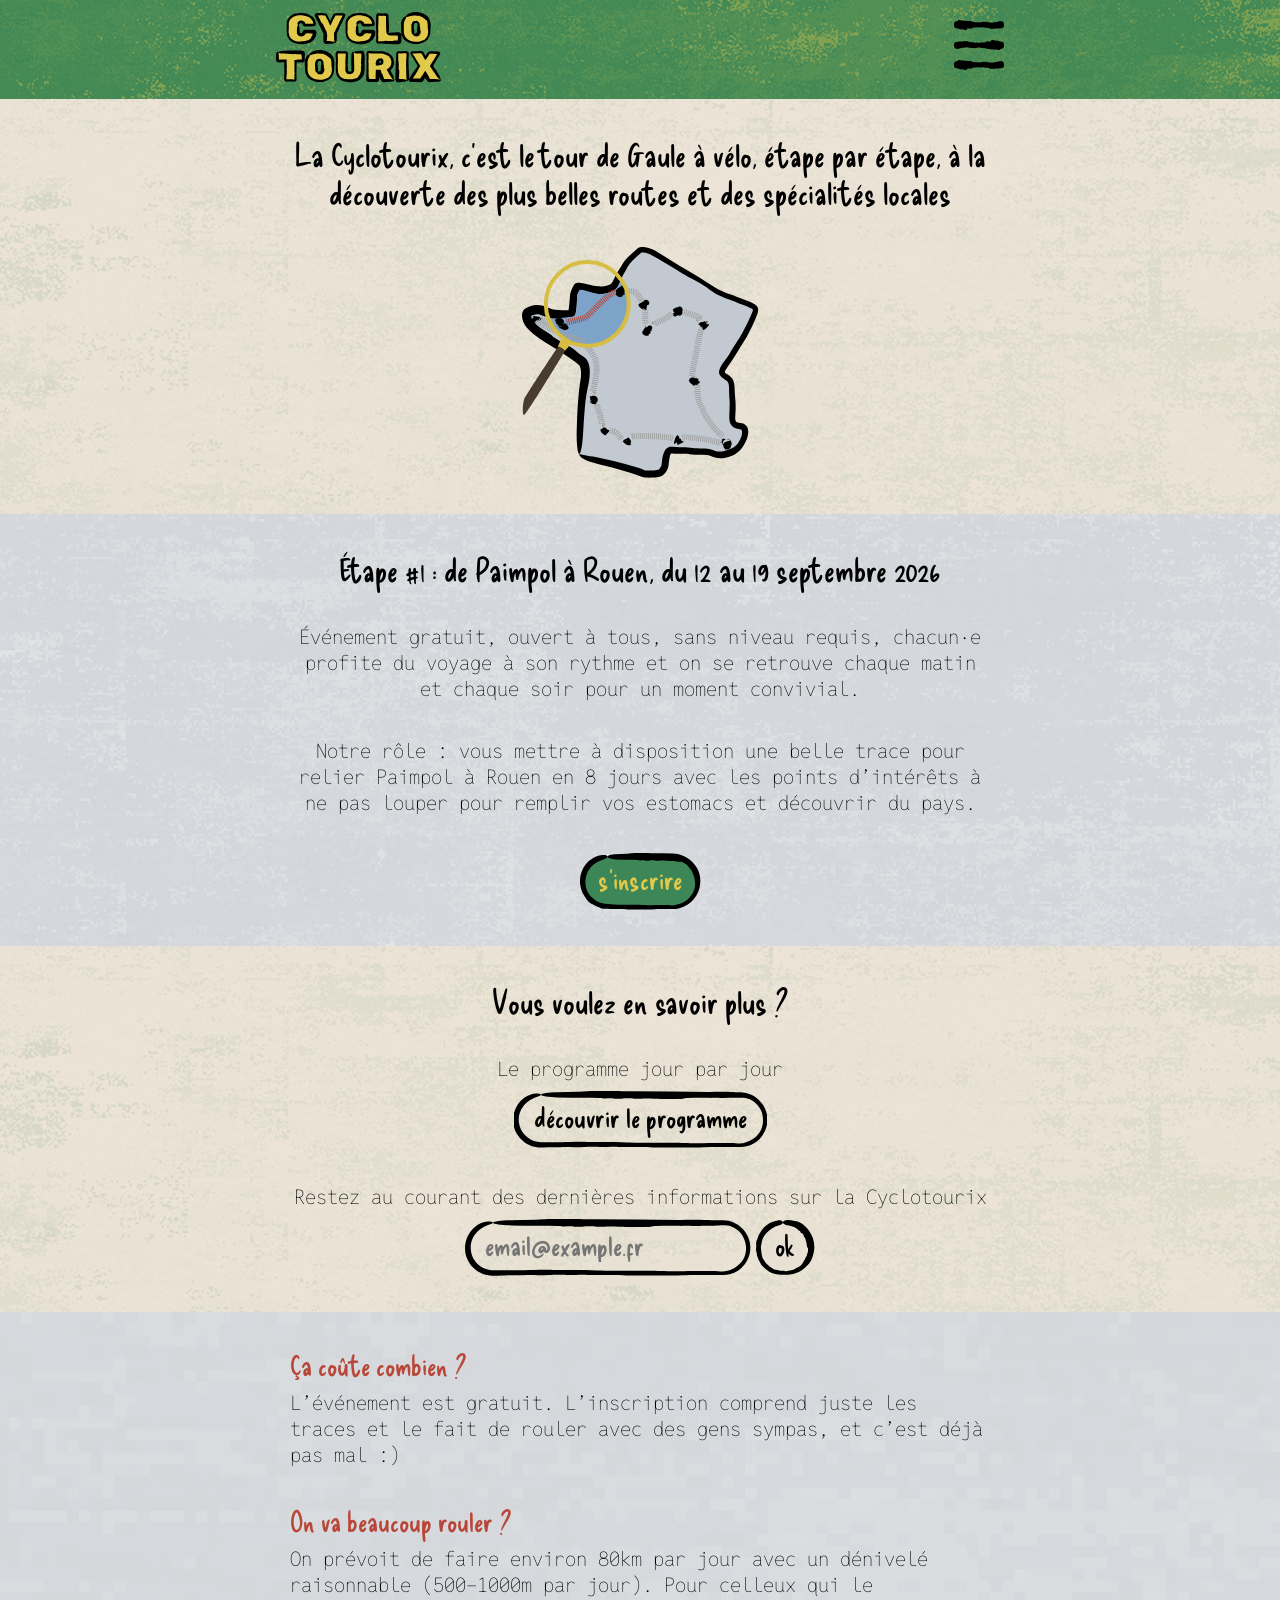
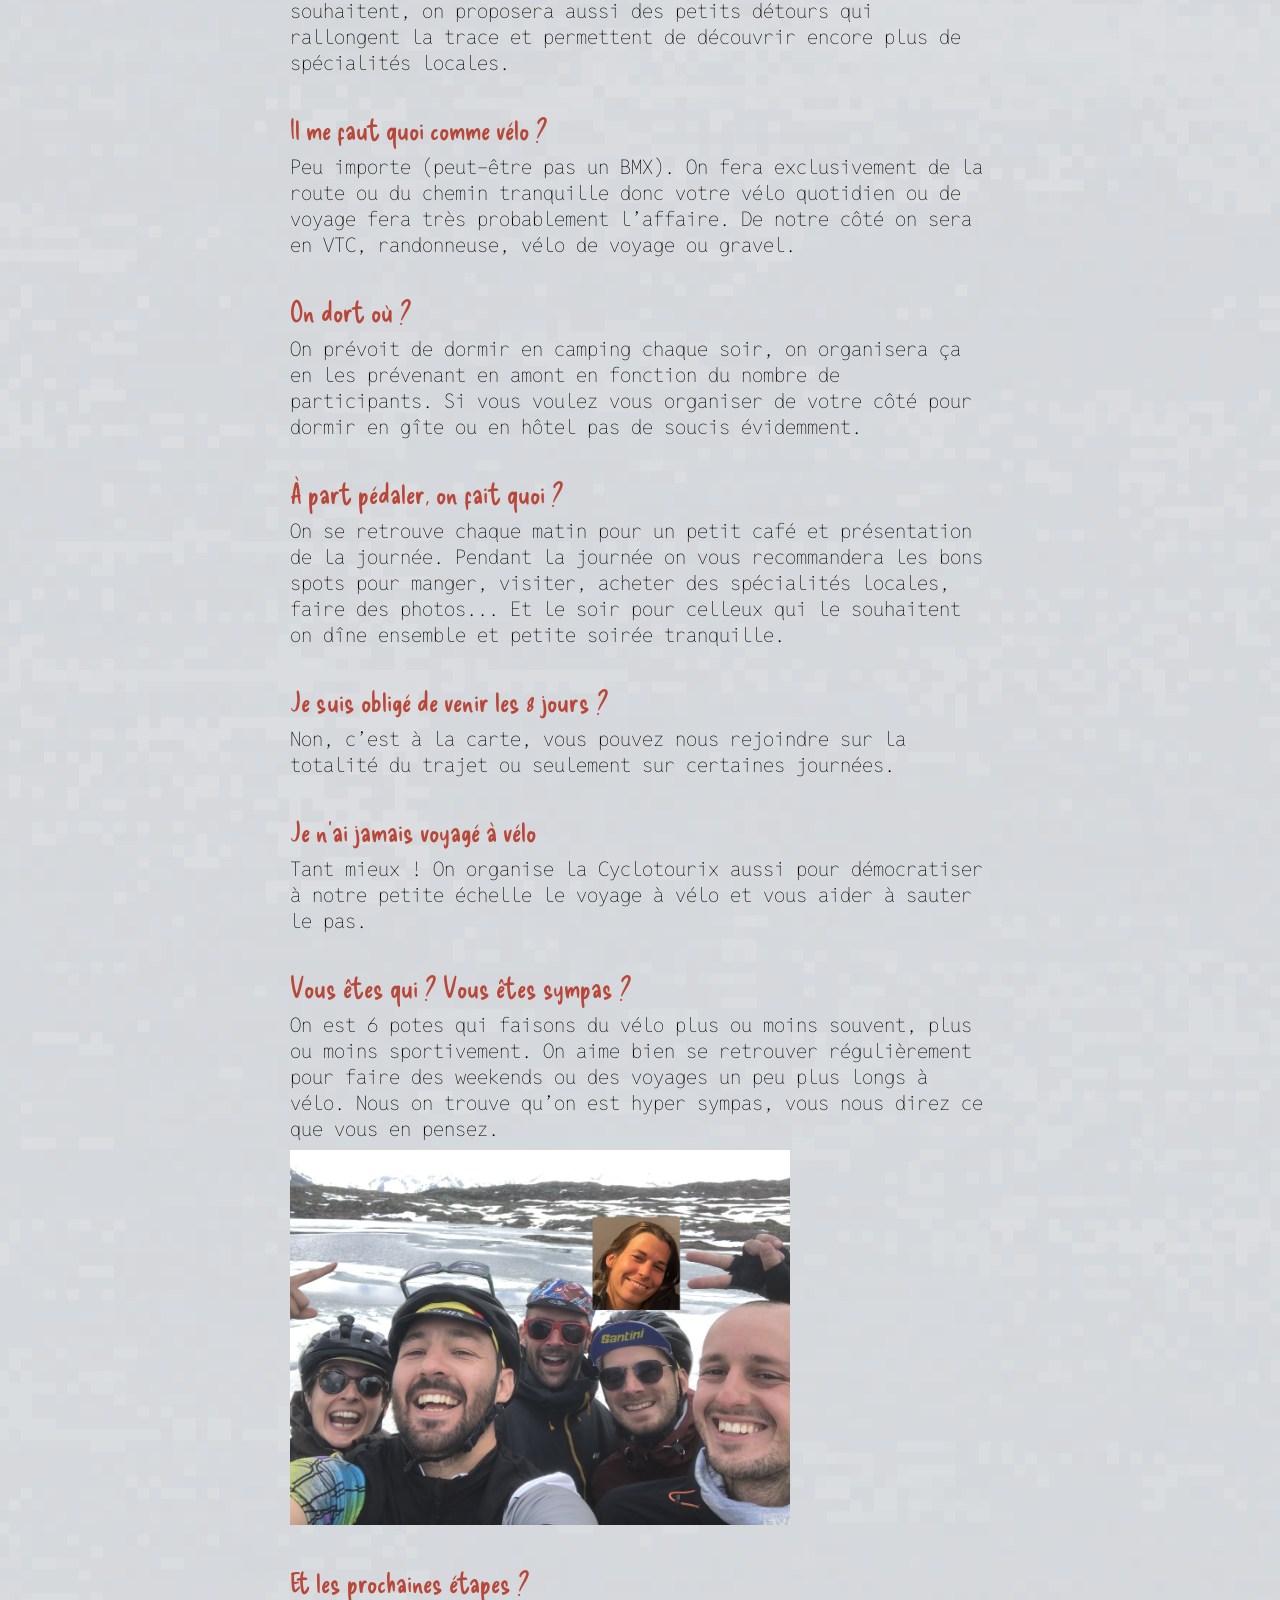
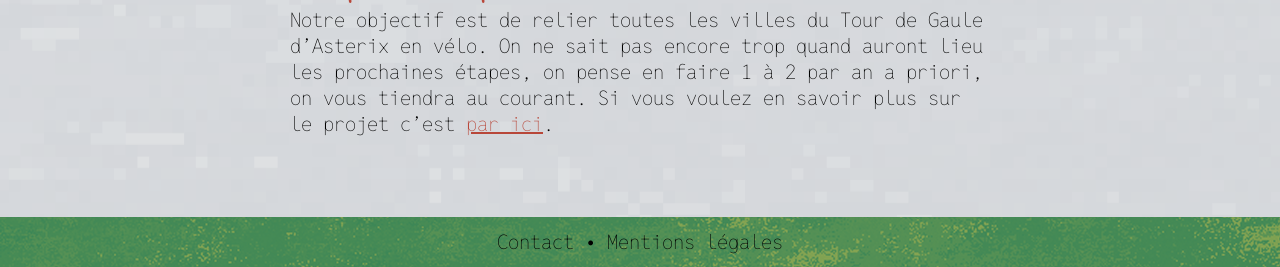
==== index.html @ e4388490 "add GA" ====
<!DOCTYPE html>
<html lang="fr">
<head>
  <meta charset="UTF-8">
  <meta name="viewport" content="width=device-width, initial-scale=1.0">
  <title>Cyclotourix</title>
  <link rel="stylesheet" href="style.css">
<link rel="preconnect" href="https://fonts.googleapis.com">
<link rel="preconnect" href="https://fonts.gstatic.com" crossorigin>
<link href="https://fonts.googleapis.com/css2?family=Delicious+Handrawn&family=Reddit+Mono:wght@200..900&display=swap" rel="stylesheet">
<!-- Google tag (gtag.js) -->
<script async src="https://www.googletagmanager.com/gtag/js?id=G-K0KMY1E4QB"></script>
<script>
  window.dataLayer = window.dataLayer || [];
  function gtag(){dataLayer.push(arguments);}
  gtag('js', new Date());

  gtag('config', 'G-K0KMY1E4QB');
</script>
</head>

<body>

<header class="header">
  <div id="logo">
    <a href="index.html">
      <img src="assets/logo.svg">
    </a>
  </div>
  <div id="burger">
    <img src="assets/burger.svg">
  </div>
</header>

<nav class="menu" id="menu">
  <div class="close" id="close"><img src="assets/close.svg"></div>
  <h2><a href="index.html">Accueil</a></h2>
  <h2><a href="program.html">Programme</a></h2>
  <h2><a href="#">Le Tour de Gaule</a></h2>
  <h2><a href="#">Contact</a></h2>
  <button class="cta">s’inscrire</button>
</nav>

<section class="hero">
  <h1>
    La Cyclotourix, c’est le tour de Gaule à vélo, étape par étape, à la découverte des plus belles routes et des spécialités locales
  </h1>
  <img src="assets/map.svg">
</section>

<section class="stage">
  <h2>Étape #1 : de Paimpol à Rouen, du 12 au 19 septembre 2026</h2>
  <p>Événement gratuit, ouvert à tous, sans niveau requis, chacun·e profite du voyage à son rythme et on se retrouve chaque matin et chaque soir pour un moment convivial.</p>
  <p>Notre rôle : vous mettre à disposition une belle trace pour relier Paimpol à Rouen en 8 jours avec les points d’intérêts à ne pas louper pour remplir vos estomacs et découvrir du pays.</p>
  <button class="cta">s’inscrire</button>
</section>

<section class="info">
  <h2>Vous voulez en savoir plus ?</h2>
  <div>
    <p>Le programme jour par jour</p>
    <button class="secondary" id="program"><a href="program.html" style="text-decoration: none; color: black;">découvrir le programme</a></button>
  </div>
  <div>
    <p>Restez au courant des dernières informations sur la Cyclotourix</p>
    <div>
      <input type="email" id="email" placeholder="email@example.fr">
      <button class="secondary" id="ok">ok</button>
    </div>
  </div>
</section>

<section class="faq">
  <div>
    <h3>Ça coûte combien ?</h3>
    <p>L’événement est gratuit. L’inscription comprend juste les traces et le fait de rouler avec des gens sympas, et c’est déjà pas mal :)</p>
  </div>
  <div>
    <h3>On va beaucoup rouler ?</h3>
    <p>On prévoit de faire environ 80km par jour avec un dénivelé raisonnable (500-1000m par jour). Pour celleux qui le souhaitent, on proposera aussi des petits détours qui rallongent la  trace et permettent de découvrir encore plus de spécialités locales.</p>
  </div>
  <div>
    <h3>Il me faut quoi comme vélo ?</h3>
    <p>Peu importe (peut-être pas un BMX). On fera exclusivement de la route ou du chemin tranquille donc votre vélo quotidien ou de voyage fera très probablement l’affaire. De notre côté on sera en VTC, randonneuse, vélo de voyage ou gravel.</p>
  </div>
  <div>
    <h3>On dort où ?</h3>
    <p>On prévoit de dormir en camping chaque soir, on organisera ça en les prévenant en amont en fonction du nombre de participants. Si vous voulez vous organiser de votre côté pour dormir en gîte ou en hôtel pas de soucis évidemment.</p>
  </div>  
  <div>
    <h3>À part pédaler, on fait quoi ?</h3>
    <p>On se retrouve chaque matin pour un petit café et présentation de la journée. Pendant la journée on vous recommandera les bons spots pour manger, visiter, acheter des spécialités locales, faire des photos... Et le soir pour celleux qui le souhaitent on dîne ensemble et petite soirée tranquille.</p>
  </div>  
  <div>
    <h3>Je suis obligé de venir les 8 jours ?</h3>
    <p>Non, c’est à la carte, vous pouvez nous rejoindre sur la totalité du trajet ou seulement sur certaines journées.</p>
  </div>  
  <div>
    <h3>Je n’ai jamais voyagé à vélo</h3>
    <p>Tant mieux ! On organise la Cyclotourix aussi pour démocratiser à notre petite échelle le voyage à vélo et vous aider à sauter le pas.</p>
  </div>  
  <div>
    <h3>Vous êtes qui ? Vous êtes sympas ?</h3>
    <p>On est 6 potes qui faisons du vélo plus ou moins souvent, plus ou moins sportivement. On aime bien se retrouver régulièrement pour faire des weekends ou des voyages un peu plus longs à vélo. Nous on trouve qu’on est hyper sympas, vous nous direz ce que vous en pensez.</p>
    <img src="assets/photo_groupe.png" style="width: 100%; max-width: 500px; margin-top:8px;">
  </div>
  <div>
    <h3>Et les prochaines étapes ?</h3>
    <p>Notre objectif est de relier toutes les villes du Tour de Gaule d’Asterix en vélo. On ne sait pas encore trop quand auront lieu les prochaines étapes, on pense en faire 1 à 2 par an a priori, on vous tiendra au courant. Si vous voulez en savoir plus sur le projet c’est <a href="#">par ici</a>.</p>
  </div>  
  <div>
    <h3></h3>
    <p></p>
  </div>  


</section>

<footer class="footer">
  <p>Contact • Mentions légales</p>
</footer>

<script>
  const burger = document.getElementById("burger");
  const menu = document.getElementById("menu");
  const close = document.getElementById("close");

  burger.addEventListener("click", () => {
    menu.classList.add("active");
  });

  close.addEventListener("click", () => {
    menu.classList.remove("active");
  });

  document.querySelectorAll(".menu a").forEach(link => {
    link.addEventListener("click", () => {
      menu.classList.remove("active");
    });
  });
</script>

</body>
</html>
---- style.css ----
/* GENERAL */

*{
  margin: 0 auto;
  /*border: 1px solid black;*/
}


body {
  margin: 0 auto;
}

section {
  padding: 18px 20px 18px 20px;
  display: flex;
  flex-direction: column;
  align-items: center;
}

section > * {
  text-align: center;
  margin: 18px 0px 18px 0px;
  max-width: 700px;
}


section > * > *:first-child {
  margin-bottom: 8px;
}


/* FONTS */

 h1, h2 {
  font-family: "Delicious Handrawn";
  font-size: 32px;
  font-weight: 400;
}

h3 {
  color: #B84739;
  font-family: "Delicious Handrawn";
  font-size: 28px;
  font-weight: 400;
}

p {
  font-family: "Reddit Mono";
  font-size: 20px;
  font-weight: 200;
}

a {
  color: #B84739;
}

span {
  text-decoration: underline;
}

/* BUTTONS & FORMS*/

button {
  padding: 10px 20px 14px 20px;
  font-family: "Delicious Handrawn";
  font-size: 28px;
  cursor: pointer;
  background-size: contain;
  border: 0;
}

.cta {
  background: url("assets/button_primary.svg") no-repeat center;
  color: #E1C94C;
}

.secondary {
  color: #000000;
}

#program {
  background: url("assets/button_secondary_program.svg") no-repeat center;
}

#ok {
  background: url("assets/button_secondary_ok.svg") no-repeat center;
}

input {
  padding: 10px 20px 14px 20px;
  font-family: "Delicious Handrawn";
  font-size: 28px;
  background-size: contain;
  border: 0;
}

#email {
  background: url("assets/button_secondary_emailinput.svg") no-repeat center;
  width: 246px;
}

/* MENU */

nav {
  background-image: url("assets/background_hero.png");

  position: fixed;
  top: 0;
  left: 0;
  width: 100%;
  height: 100vh;

  display: flex;
  flex-direction: column;
  justify-content: center;
  align-items: center;
  gap: 50px;

  transform: translateY(-100%);
  transition: transform 0.4s ease;

  z-index: 1000;
}

nav > h2 > a {
  color: black;
  text-decoration: none;
}

nav.active {
  transform: translateY(0);
}

.close {
  position: absolute;
  top: 50px;
  right: 50px;
  cursor: pointer;
}

.burger {
  cursor: pointer;
}


/* HEADER & FOOTER */

.header {
  display: flex;
  justify-content: space-between;
  align-items: center;
  padding: 12px 20px 12px 20px;
  background-image: url("assets/background_header.png");
}


.footer {
  text-align: center;
  padding: 12px 20px 12px 20px;
  background-image: url("assets/background_header.png");
}

/* HOMEPAGE */

.hero {
  text-align: center;
  background-image: url("assets/background_hero.png");
}

.stage {
  text-align: center;
  background-image: url("assets/background_stage.png");
}

.info {
  text-align: center;
  background-image: url("assets/background_hero.png");
}

.faq {
  background-image: url("assets/background_faq.png");
}

.faq > * {
  text-align: left;
}

/* PROGRAM */

.program {
  background-image: url("assets/background_program.png");
}

.program h1 {
 text-align: center;
}

details {
  border-bottom: 1px solid #D1D1D1;
  padding-bottom: 18px;
}

details:last-child {
  border-bottom: none;
}

details > p, iframe {
  padding: 8px 0px 8px 0px;
}

summary {
  display: grid;
  grid-template-columns: 1fr auto;
  align-items: start;
  cursor: pointer;
  width: 100%;
  text-align: left;
}

summary > div {
  display: flex;
  flex-direction: column;
  align-items: flex-start;
  text-align: left;
  width: 100%; /* 🔥 CLÉ */
  gap: 4px;
}

summary h3,
summary p {
  margin: 0;
  text-align: left;
}

summary::-webkit-details-marker {
  display: none;
}

.icon {
  width: 18px;
  height: 18px;
  margin-top: 2px;
  background: url("assets/accordion_plus.svg") no-repeat center;
  background-size: contain;
  transition: transform 0.3s ease;
}

details[open] .icon {
  background: url("assets/accordion_minus.svg") no-repeat center;
  background-size: contain;
}

.program > * {
  width: 100%;
  text-align: left;
}
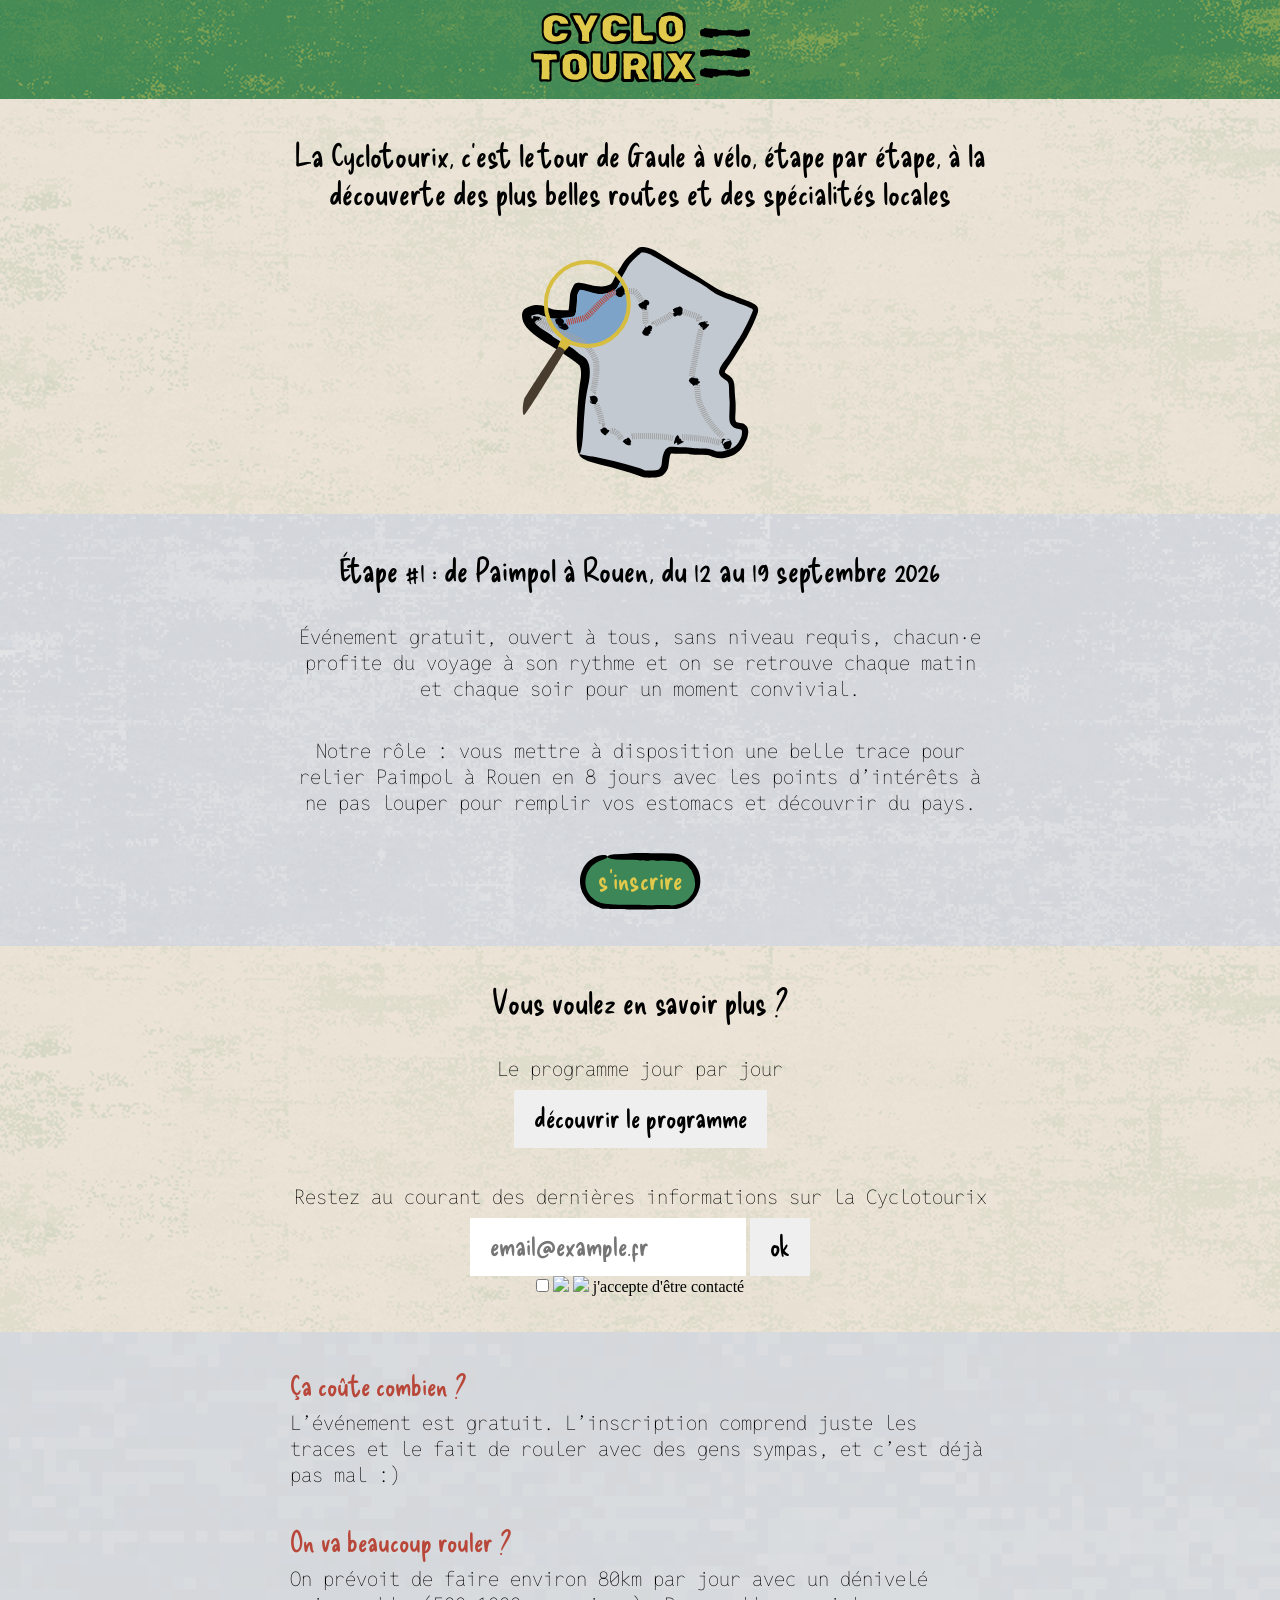
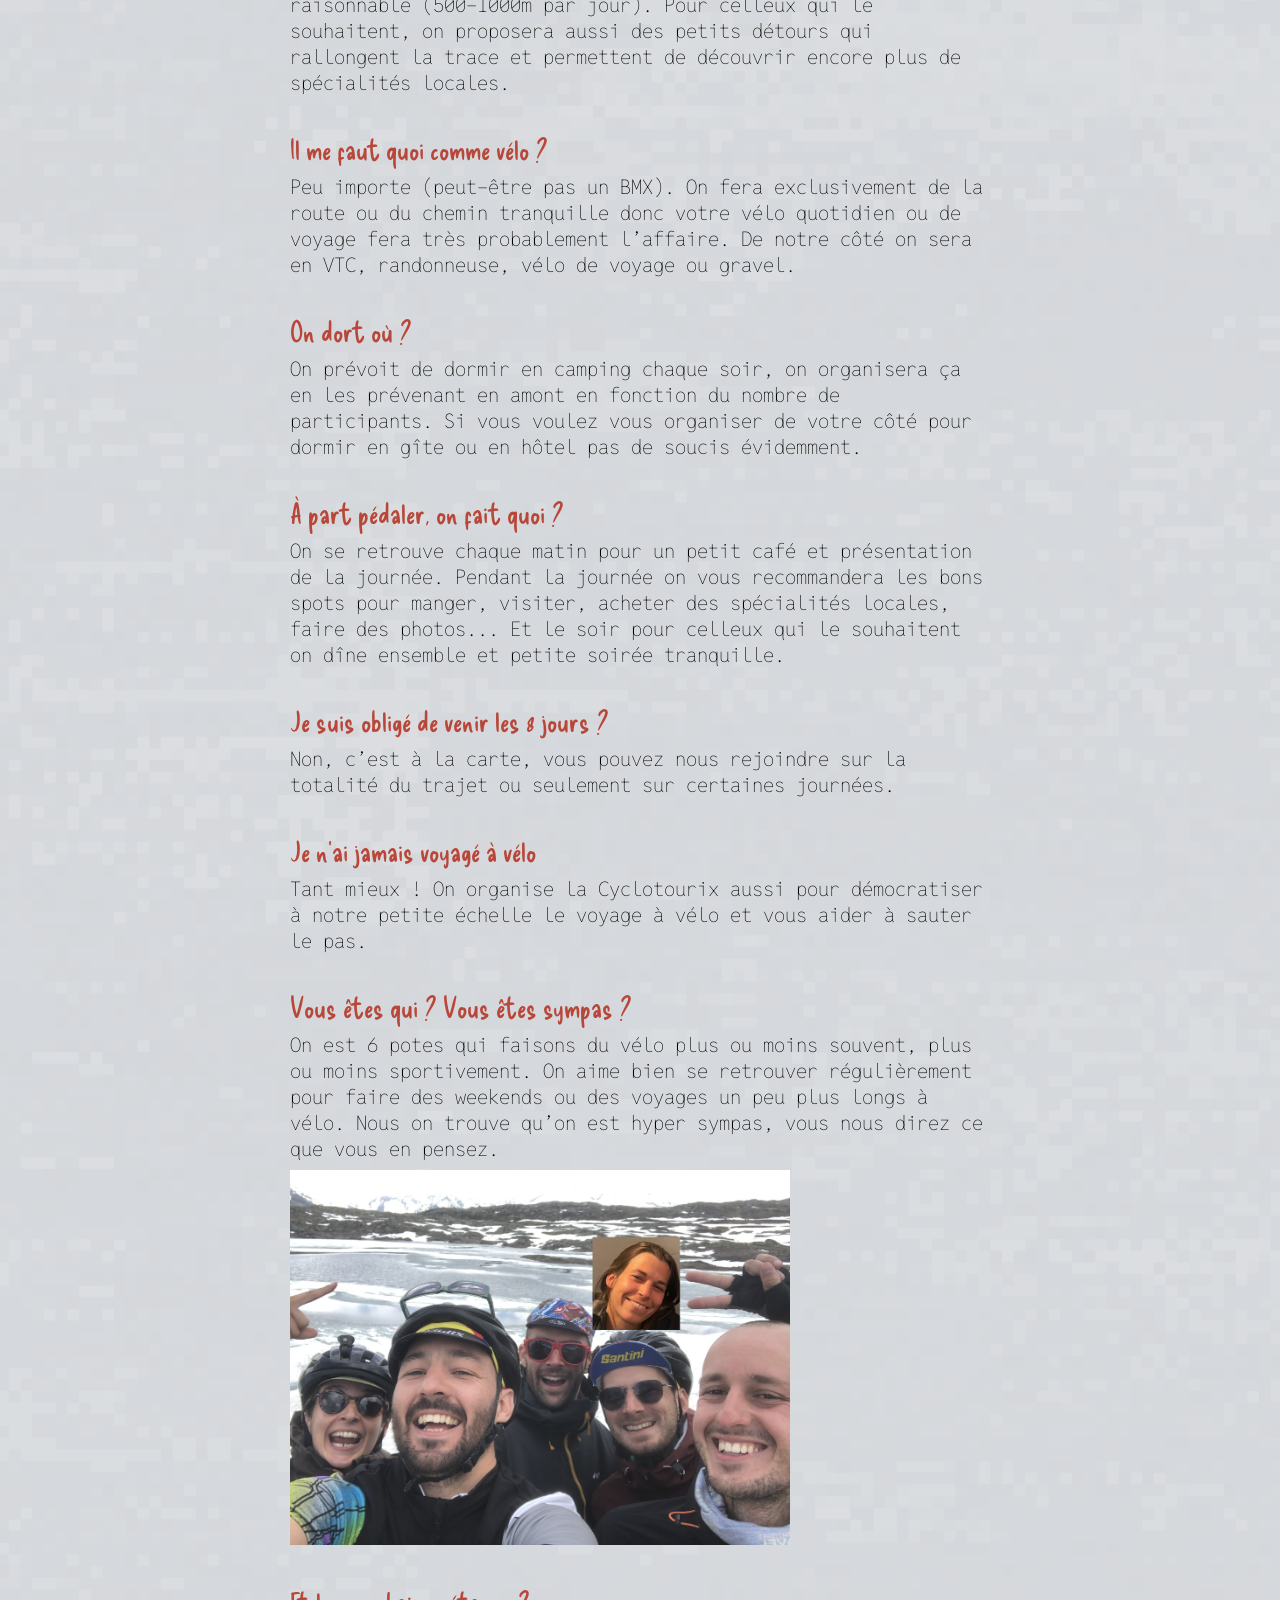
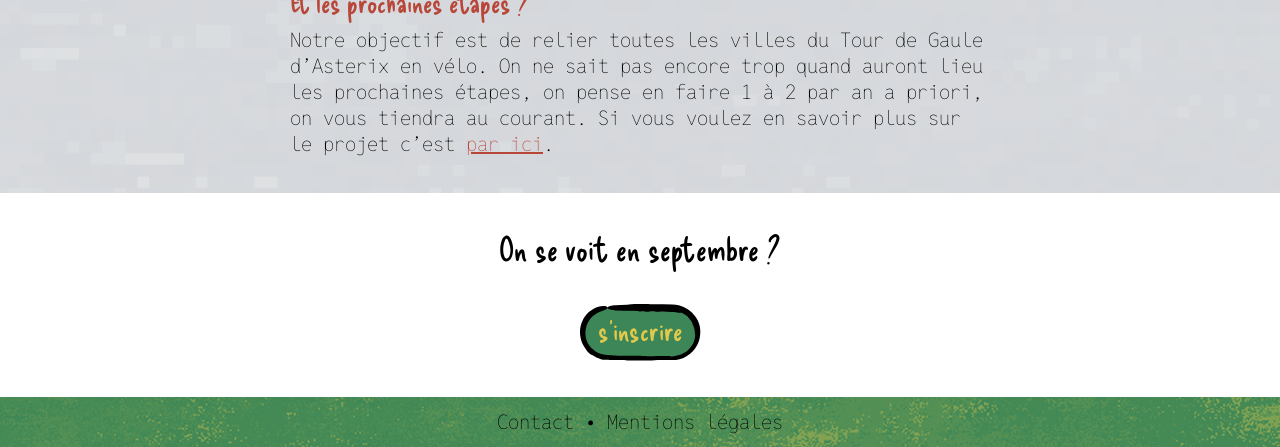
==== commit ecc1c60a: "Update index.html" ====
--- a/index.html
+++ b/index.html
@@ -4,37 +4,35 @@
   <meta charset="UTF-8">
   <meta name="viewport" content="width=device-width, initial-scale=1.0">
   <title>Cyclotourix</title>
+  <link rel="icon" href="assets/favicon.png" type="image/png">
   <link rel="stylesheet" href="style.css">
-<link rel="preconnect" href="https://fonts.googleapis.com">
-<link rel="preconnect" href="https://fonts.gstatic.com" crossorigin>
-<link href="https://fonts.googleapis.com/css2?family=Delicious+Handrawn&family=Reddit+Mono:wght@200..900&display=swap" rel="stylesheet">
-<!-- Google tag (gtag.js) -->
-<script async src="https://www.googletagmanager.com/gtag/js?id=G-K0KMY1E4QB"></script>
-<script>
-  window.dataLayer = window.dataLayer || [];
-  function gtag(){dataLayer.push(arguments);}
-  gtag('js', new Date());
-
-  gtag('config', 'G-K0KMY1E4QB');
-</script>
+  <link rel="preconnect" href="https://fonts.googleapis.com">
+  <link rel="preconnect" href="https://fonts.gstatic.com" crossorigin>
+  <link href="https://fonts.googleapis.com/css2?family=Delicious+Handrawn&family=Reddit+Mono:wght@200..900&display=swap" rel="stylesheet">
+  <!-- Google tag (gtag.js) -->
+  <script async src="https://www.googletagmanager.com/gtag/js?id=G-K0KMY1E4QB"></script>
+  <script>
+    window.dataLayer = window.dataLayer || [];
+    function gtag(){dataLayer.push(arguments);}
+    gtag('js', new Date());
+    gtag('config', 'G-K0KMY1E4QB');
+  </script>
 </head>
 
 <body>
 
 <header class="header">
-  <div id="logo">
-    <a href="index.html">
+  <div>
+    <a id="logo" href="/">
       <img src="assets/logo.svg">
     </a>
-  </div>
-  <div id="burger">
-    <img src="assets/burger.svg">
+    <img id="burger" src="assets/burger.svg">
   </div>
 </header>
 
 <nav class="menu" id="menu">
   <div class="close" id="close"><img src="assets/close.svg"></div>
-  <h2><a href="index.html">Accueil</a></h2>
+  <h2><a href="/">Accueil</a></h2>
   <h2><a href="program.html">Programme</a></h2>
   <h2><a href="#">Le Tour de Gaule</a></h2>
   <h2><a href="#">Contact</a></h2>
@@ -59,13 +57,21 @@
   <h2>Vous voulez en savoir plus ?</h2>
   <div>
     <p>Le programme jour par jour</p>
-    <button class="secondary" id="program"><a href="program.html" style="text-decoration: none; color: black;">découvrir le programme</a></button>
+    <button class="secondary program_discover"><a href="program.html" style="text-decoration: none; color: black;">découvrir le programme</a></button>
   </div>
   <div>
     <p>Restez au courant des dernières informations sur la Cyclotourix</p>
     <div>
-      <input type="email" id="email" placeholder="email@example.fr">
-      <button class="secondary" id="ok">ok</button>
+      <div>
+        <input type="email" class="email" placeholder="email@example.fr">
+        <button class="secondary ok">ok</button>
+      </div>
+      <label class=consent>
+        <input type="checkbox">
+        <img class="checkbox-0"  src="assets/checkbox-0.svg">
+        <img class="checkbox-1"  src="assets/checkbox-1.svg">
+        j'accepte d'être contacté
+      </label>
     </div>
   </div>
 </section>
@@ -108,13 +114,13 @@
     <h3>Et les prochaines étapes ?</h3>
     <p>Notre objectif est de relier toutes les villes du Tour de Gaule d’Asterix en vélo. On ne sait pas encore trop quand auront lieu les prochaines étapes, on pense en faire 1 à 2 par an a priori, on vous tiendra au courant. Si vous voulez en savoir plus sur le projet c’est <a href="#">par ici</a>.</p>
   </div>  
-  <div>
-    <h3></h3>
-    <p></p>
-  </div>  
+</section>
 
+<section class="inscription">
+  <h2>On se voit en septembre ?</h2>
+  <button class="cta">s’inscrire</button>
+</section>
 
-</section>
 
 <footer class="footer">
   <p>Contact • Mentions légales</p>
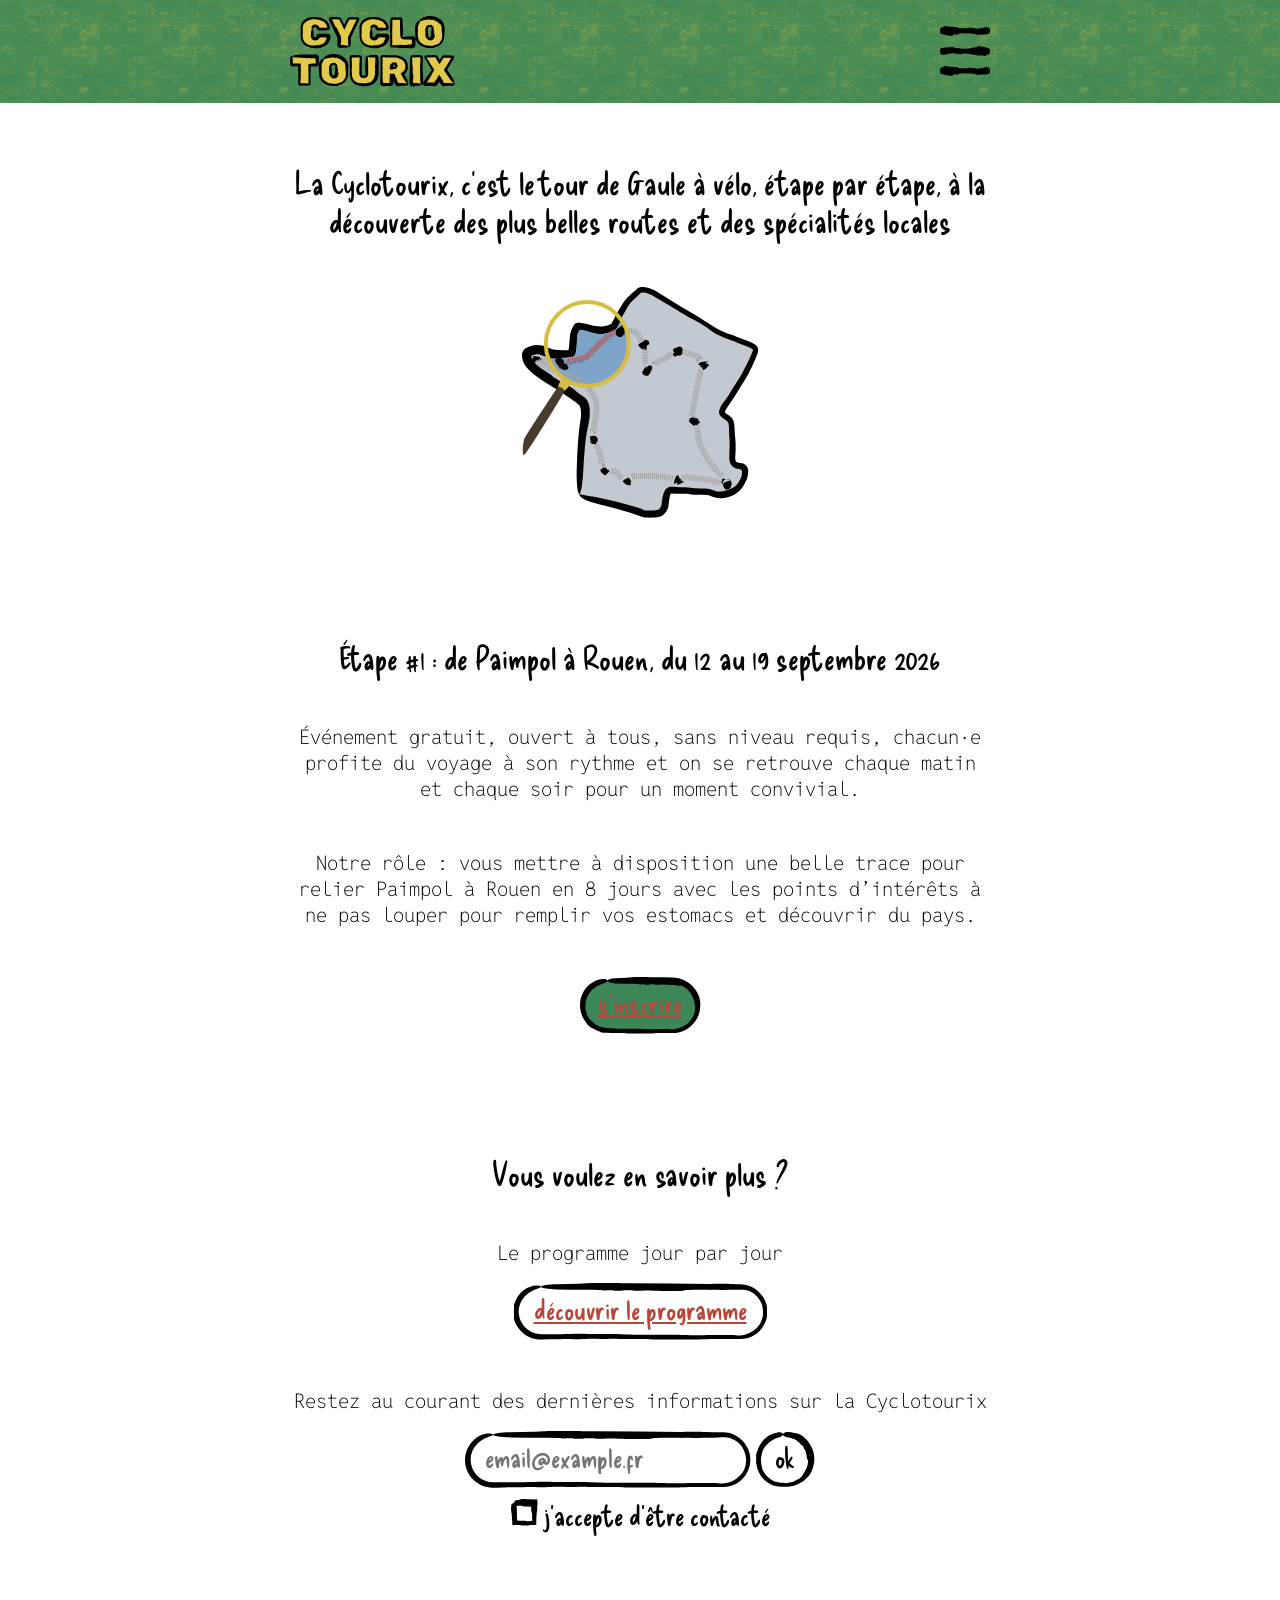
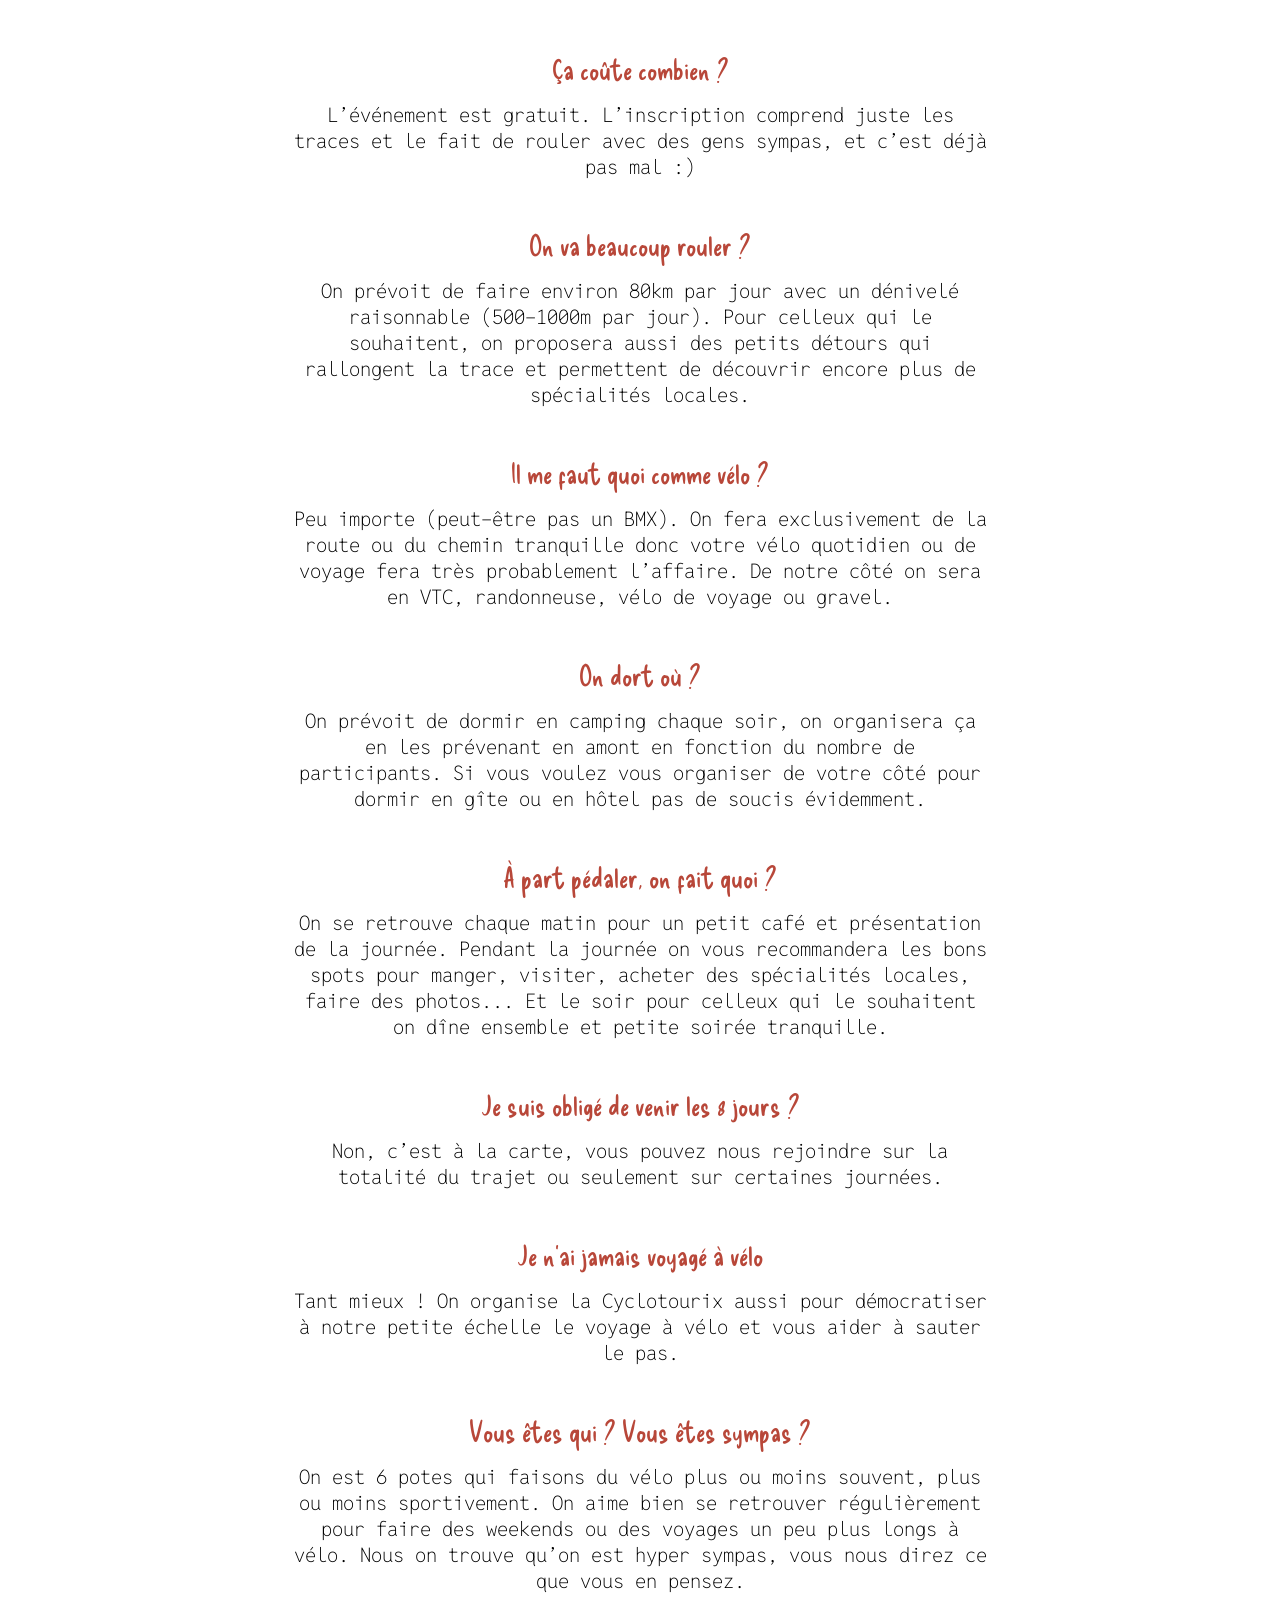
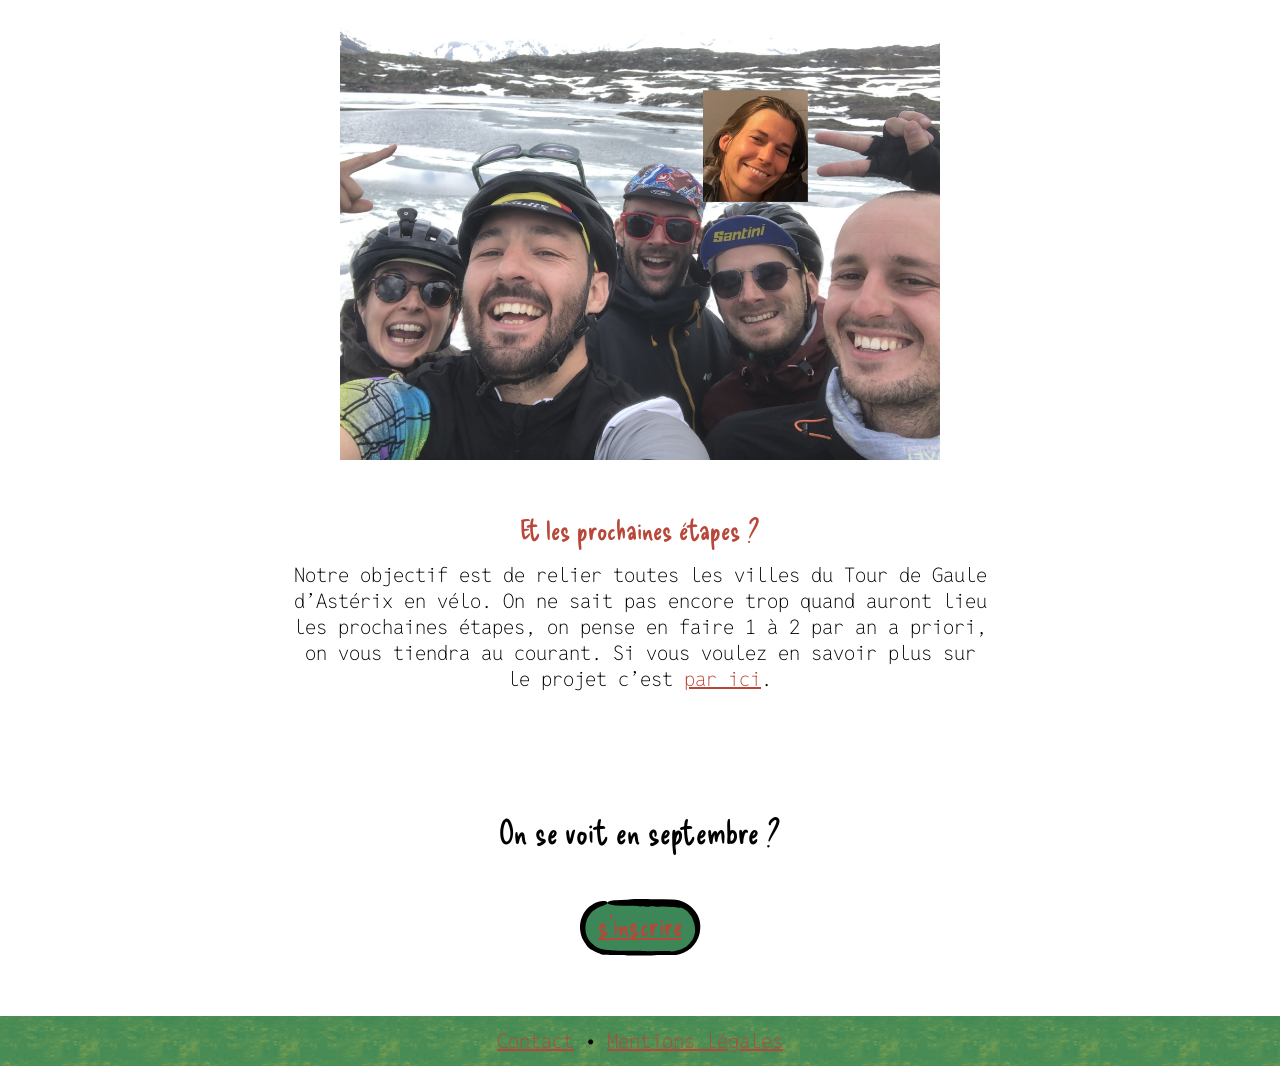
==== commit 8101eff7: "Update index.html" ====
--- a/index.html
+++ b/index.html
@@ -34,30 +34,30 @@
   <div class="close" id="close"><img src="assets/close.svg"></div>
   <h2><a href="/">Accueil</a></h2>
   <h2><a href="program.html">Programme</a></h2>
-  <h2><a href="#">Le Tour de Gaule</a></h2>
-  <h2><a href="#">Contact</a></h2>
-  <button class="cta">s’inscrire</button>
+  <h2><a href="tour_de_gaule.html">Le Tour de Gaule</a></h2>
+  <h2><a href="contact.html">Contact</a></h2>
+  <button class="cta"><a href="contact.html">s’inscrire</a></button>
 </nav>
 
-<section class="hero">
+<section class="hp_hero">
   <h1>
     La Cyclotourix, c’est le tour de Gaule à vélo, étape par étape, à la découverte des plus belles routes et des spécialités locales
   </h1>
   <img src="assets/map.svg">
 </section>
 
-<section class="stage">
+<section class="hp_etape1">
   <h2>Étape #1 : de Paimpol à Rouen, du 12 au 19 septembre 2026</h2>
   <p>Événement gratuit, ouvert à tous, sans niveau requis, chacun·e profite du voyage à son rythme et on se retrouve chaque matin et chaque soir pour un moment convivial.</p>
   <p>Notre rôle : vous mettre à disposition une belle trace pour relier Paimpol à Rouen en 8 jours avec les points d’intérêts à ne pas louper pour remplir vos estomacs et découvrir du pays.</p>
-  <button class="cta">s’inscrire</button>
+  <button class="cta"><a href="contact.html">s’inscrire</a></button>
 </section>
 
-<section class="info">
+<section class="hp_ensavoirplus">
   <h2>Vous voulez en savoir plus ?</h2>
   <div>
     <p>Le programme jour par jour</p>
-    <button class="secondary program_discover"><a href="program.html" style="text-decoration: none; color: black;">découvrir le programme</a></button>
+    <button class="secondary program_discover"><a href="program.html">découvrir le programme</a></button>
   </div>
   <div>
     <p>Restez au courant des dernières informations sur la Cyclotourix</p>
@@ -76,7 +76,7 @@
   </div>
 </section>
 
-<section class="faq">
+<section class="hp_faq">
   <div>
     <h3>Ça coûte combien ?</h3>
     <p>L’événement est gratuit. L’inscription comprend juste les traces et le fait de rouler avec des gens sympas, et c’est déjà pas mal :)</p>
@@ -108,22 +108,21 @@
   <div>
     <h3>Vous êtes qui ? Vous êtes sympas ?</h3>
     <p>On est 6 potes qui faisons du vélo plus ou moins souvent, plus ou moins sportivement. On aime bien se retrouver régulièrement pour faire des weekends ou des voyages un peu plus longs à vélo. Nous on trouve qu’on est hyper sympas, vous nous direz ce que vous en pensez.</p>
-    <img src="assets/photo_groupe.png" style="width: 100%; max-width: 500px; margin-top:8px;">
+    <img src="assets/photo_groupe.png" style="width: 100%; max-width: 600px; margin-top:16px;">
   </div>
   <div>
     <h3>Et les prochaines étapes ?</h3>
-    <p>Notre objectif est de relier toutes les villes du Tour de Gaule d’Asterix en vélo. On ne sait pas encore trop quand auront lieu les prochaines étapes, on pense en faire 1 à 2 par an a priori, on vous tiendra au courant. Si vous voulez en savoir plus sur le projet c’est <a href="#">par ici</a>.</p>
+    <p>Notre objectif est de relier toutes les villes du Tour de Gaule d’Astérix en vélo. On ne sait pas encore trop quand auront lieu les prochaines étapes, on pense en faire 1 à 2 par an a priori, on vous tiendra au courant. Si vous voulez en savoir plus sur le projet c’est <a href="tour_de_gaule.html">par ici</a>.</p>
   </div>  
 </section>
 
-<section class="inscription">
+<section class="hp_inscription">
   <h2>On se voit en septembre ?</h2>
-  <button class="cta">s’inscrire</button>
+  <button class="cta"><a href="contact.html">s’inscrire</a></button>
 </section>
 
-
 <footer class="footer">
-  <p>Contact • Mentions légales</p>
+  <p><a href="contact.html">Contact</a> • <a href="#">Mentions légales</a></p>
 </footer>
 
 <script>
--- a/style.css
+++ b/style.css
@@ -11,7 +11,7 @@
 }
 
 section {
-  padding: 18px 20px 18px 20px;
+  padding: 36px 24px 36px 24px;
   display: flex;
   flex-direction: column;
   align-items: center;
@@ -19,13 +19,12 @@
 
 section > * {
   text-align: center;
-  margin: 18px 0px 18px 0px;
+  margin: 24px 0px 24px 0px;
   max-width: 700px;
 }
 
-
 section > * > *:first-child {
-  margin-bottom: 8px;
+  margin-bottom: 16px;
 }
 
 
@@ -47,7 +46,7 @@
 p {
   font-family: "Reddit Mono";
   font-size: 20px;
-  font-weight: 200;
+  font-weight: 250;
 }
 
 a {
@@ -78,11 +77,11 @@
   color: #000000;
 }
 
-#program {
+.program_discover {
   background: url("assets/button_secondary_program.svg") no-repeat center;
 }
 
-#ok {
+.ok {
   background: url("assets/button_secondary_ok.svg") no-repeat center;
 }
 
@@ -94,15 +93,65 @@
   border: 0;
 }
 
-#email {
+.email {
   background: url("assets/button_secondary_emailinput.svg") no-repeat center;
   width: 246px;
 }
 
+.consent {
+  font-family: "Delicious Handrawn";
+  font-size: 28px;
+  cursor: pointer;
+  caret-color: transparent;
+  display: block;
+  padding-top:10px;
+}
+
+.consent > input {
+  display: none;
+}
+
+.checkbox-1 {
+  display: none;
+}
+
+.consent input:checked ~ .checkbox-1 {
+    display: inline;
+}
+
+.consent input:checked ~ .checkbox-0 {
+    display: none;
+}
+
+/* HEADER & FOOTER */
+
+.header {
+    background-image: url("assets/background_green.svg");
+  }
+
+.header > div {
+  display: flex;
+  justify-content: space-between;
+  align-items: center;
+  padding: 12px 24px 12px 24px;
+  max-width: 700px;
+}
+
+#logo, #burger {
+  margin: 0;
+  padding-top: 4px;
+}
+
+.footer {
+  text-align: center;
+  padding: 12px 20px 12px 20px;
+  background-image: url("assets/background_green.svg");
+}
+
 /* MENU */
 
 nav {
-  background-image: url("assets/background_hero.png");
+  background-image: url("assets/background_beige.svg");
 
   position: fixed;
   top: 0;
@@ -142,53 +191,40 @@
   cursor: pointer;
 }
 
-
-/* HEADER & FOOTER */
-
-.header {
-  display: flex;
-  justify-content: space-between;
-  align-items: center;
-  padding: 12px 20px 12px 20px;
-  background-image: url("assets/background_header.png");
-}
-
-
-.footer {
-  text-align: center;
-  padding: 12px 20px 12px 20px;
-  background-image: url("assets/background_header.png");
-}
-
 /* HOMEPAGE */
 
 .hero {
   text-align: center;
-  background-image: url("assets/background_hero.png");
+  background-image: url("assets/background_beige.svg");
 }
 
 .stage {
   text-align: center;
-  background-image: url("assets/background_stage.png");
+  background-image: url("assets/background_blue.svg");
 }
 
 .info {
   text-align: center;
-  background-image: url("assets/background_hero.png");
+  background-image: url("assets/background_beige.svg");
 }
 
 .faq {
-  background-image: url("assets/background_faq.png");
+  background-image: url("assets/background_blue.svg");
 }
 
 .faq > * {
   text-align: left;
 }
 
+.inscription {
+  text-align: center;
+  background-image: url("assets/background_beige.svg");
+}
+
 /* PROGRAM */
 
 .program {
-  background-image: url("assets/background_program.png");
+  background-image: url("assets/background_beige.svg");
 }
 
 .program h1 {
@@ -222,7 +258,7 @@
   flex-direction: column;
   align-items: flex-start;
   text-align: left;
-  width: 100%; /* 🔥 CLÉ */
+  width: 100%;
   gap: 4px;
 }
 
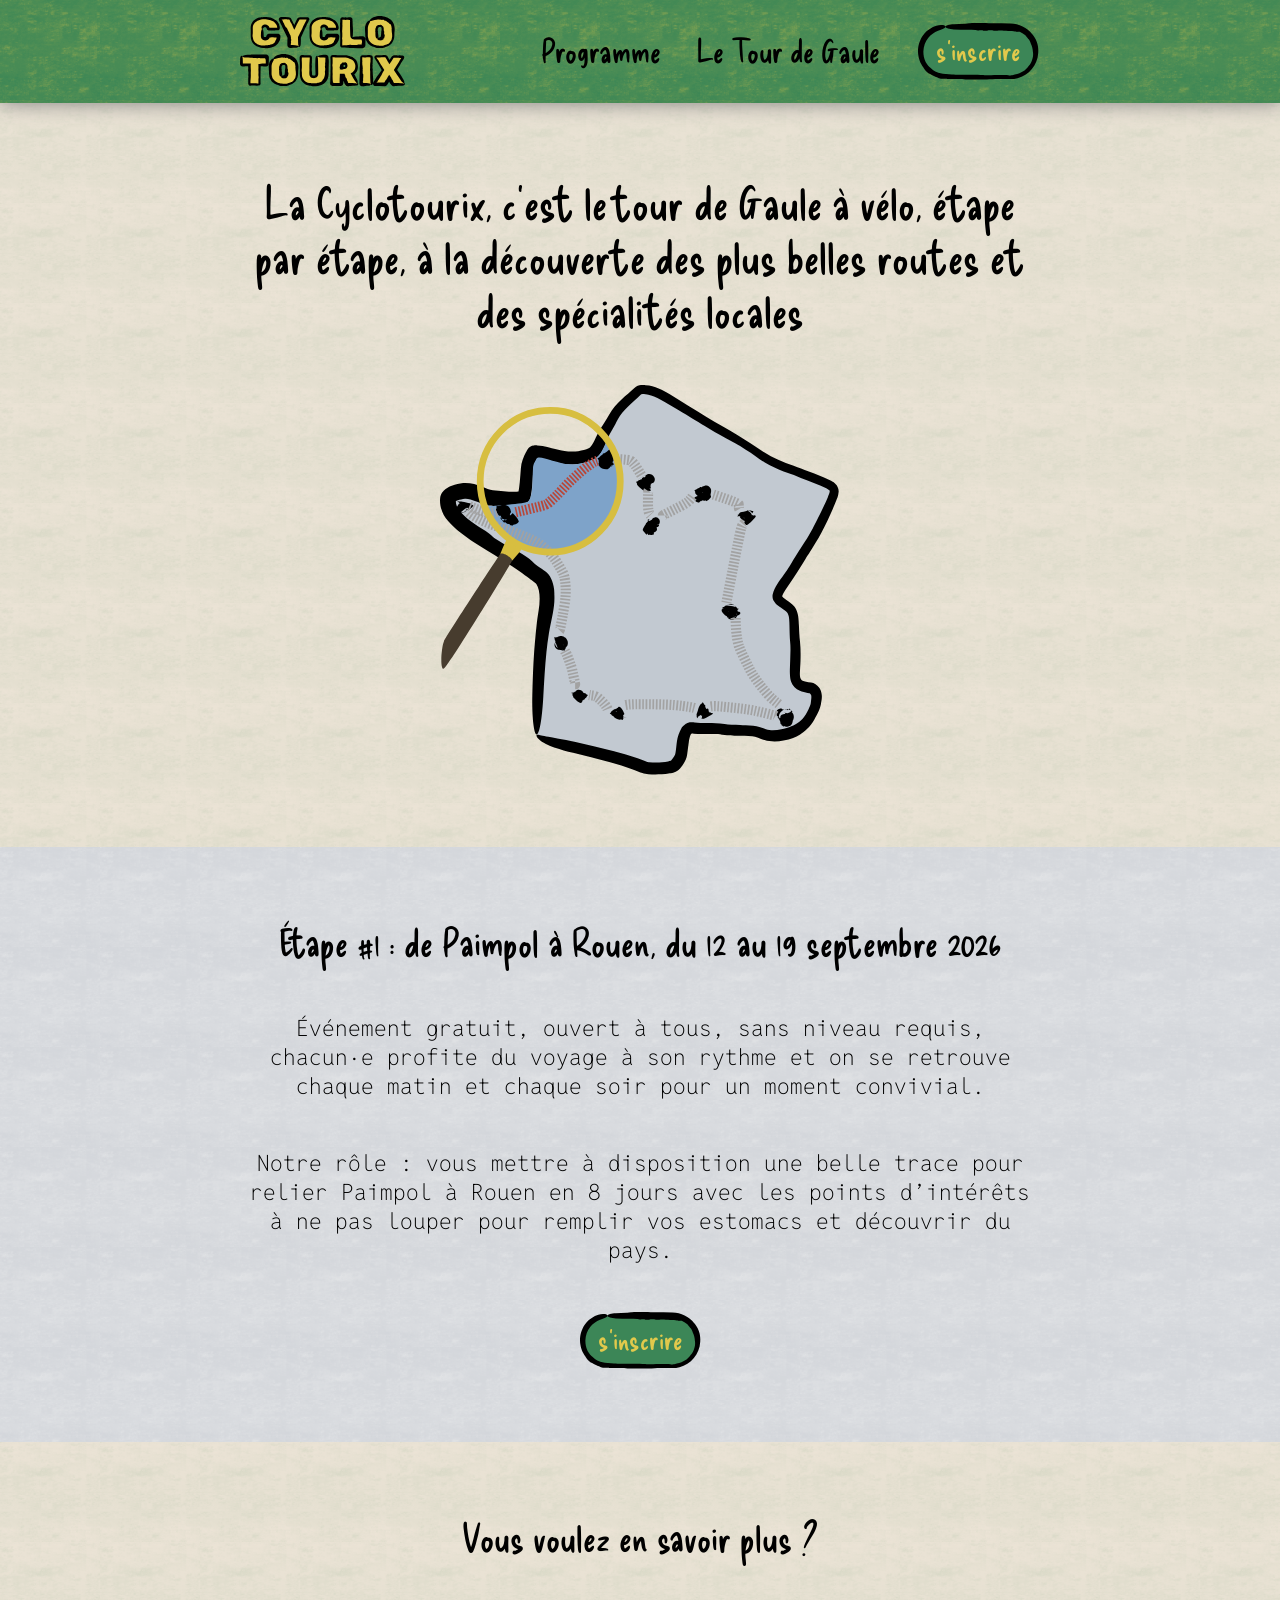
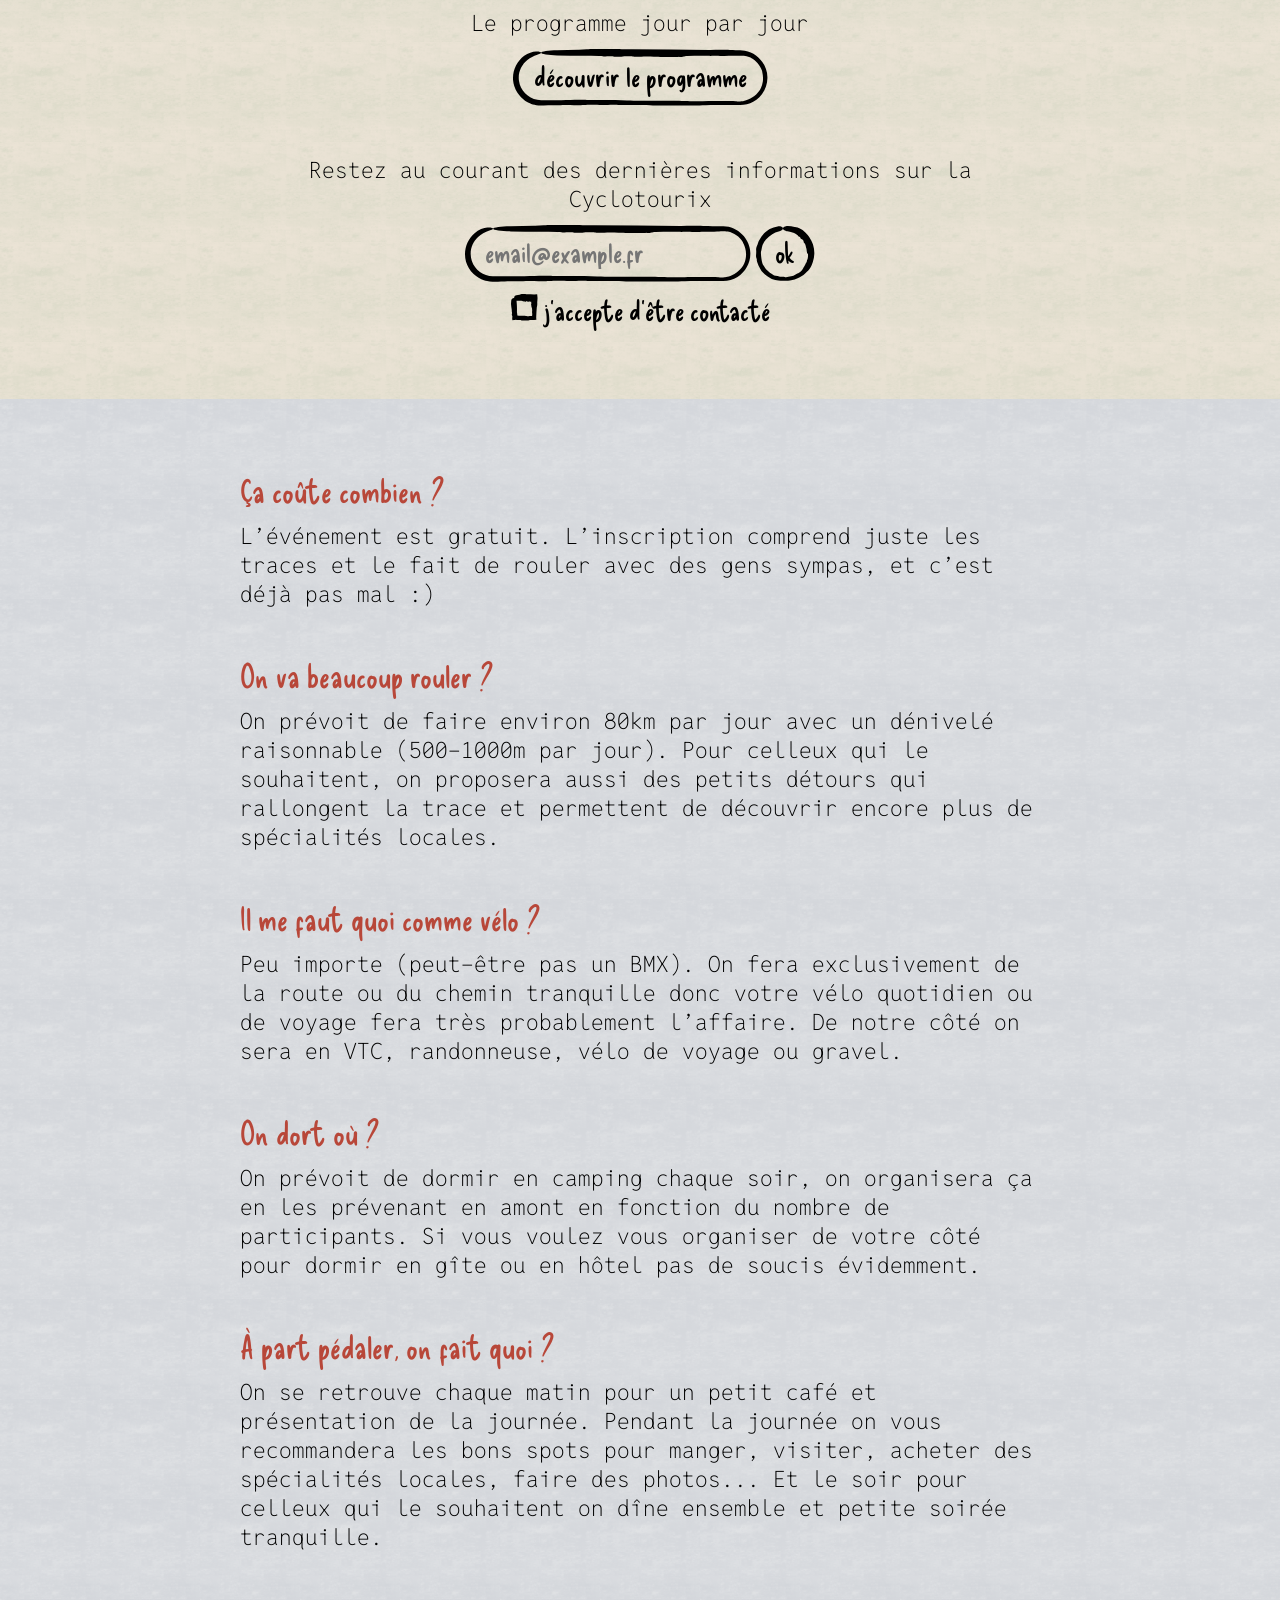
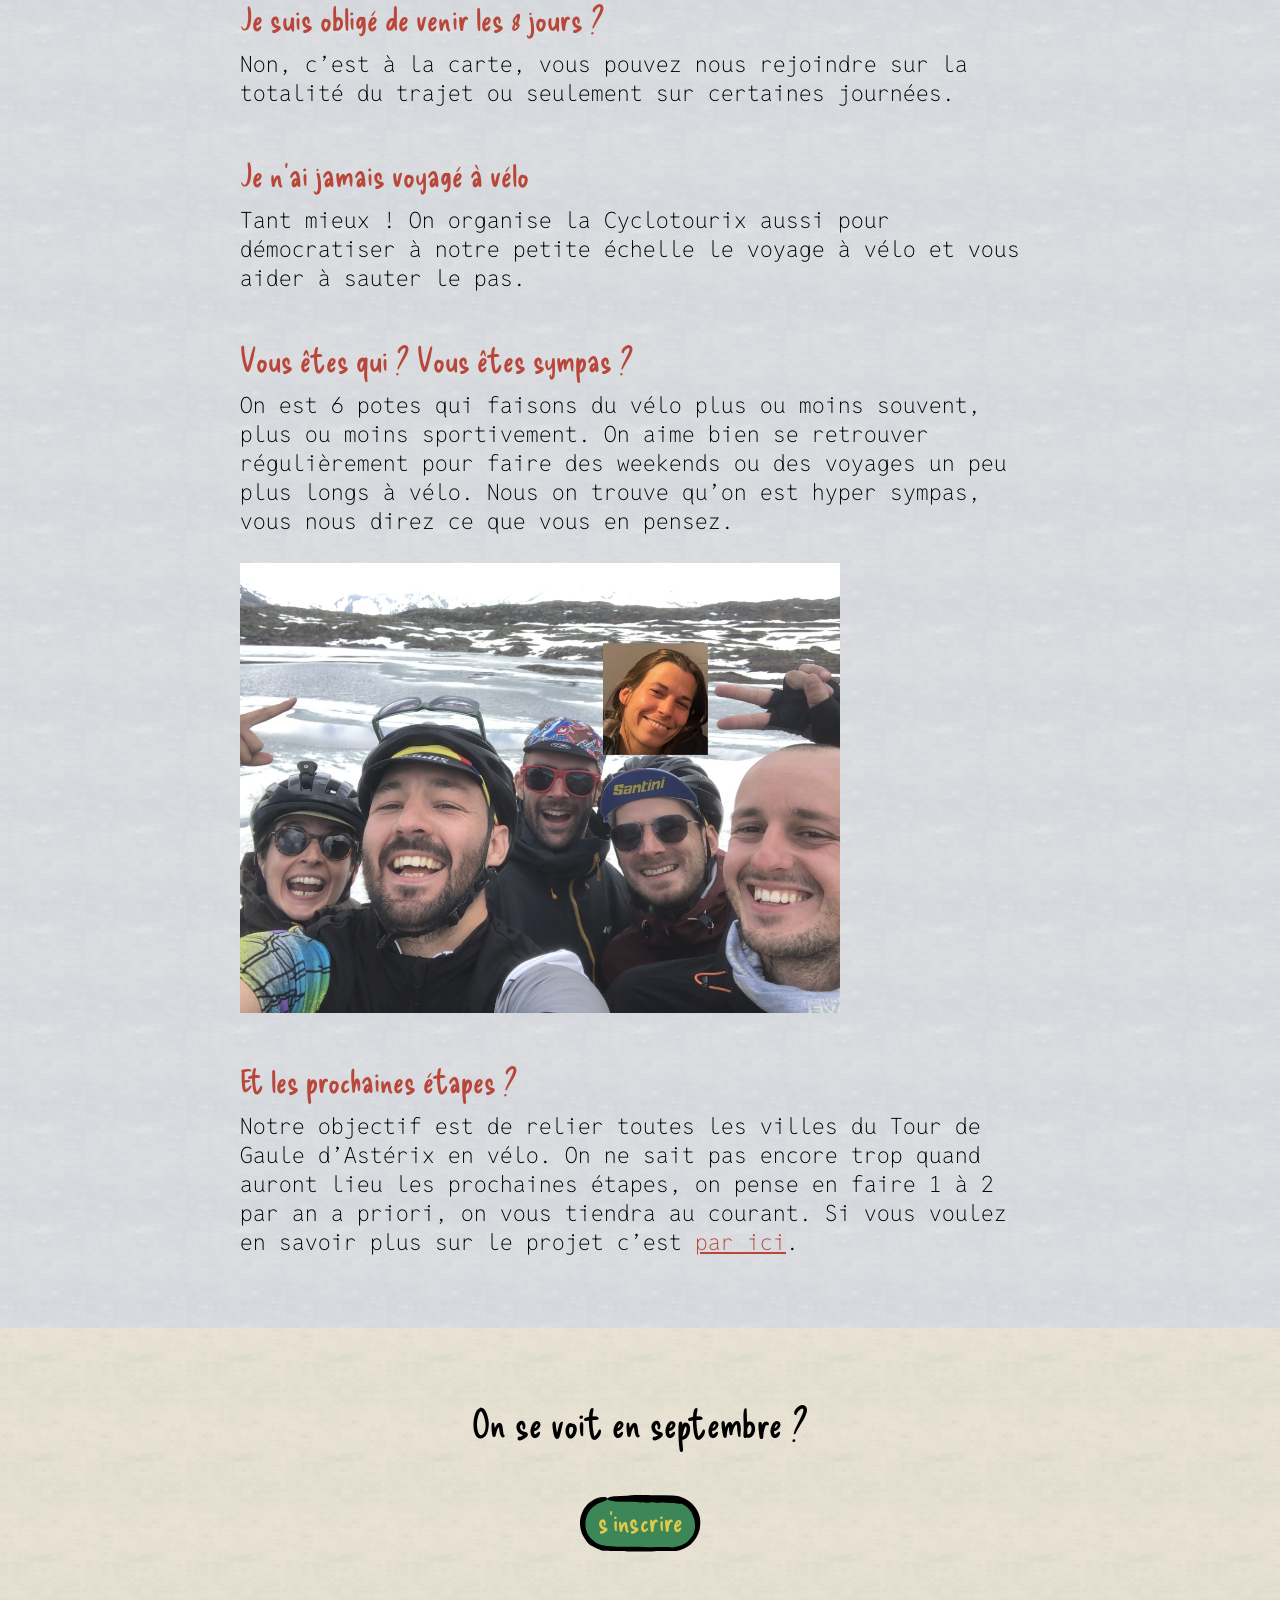
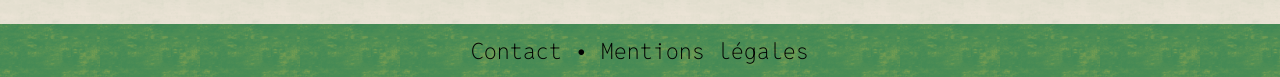
==== commit f23781fc: "Update index.html" ====
--- a/index.html
+++ b/index.html
@@ -27,23 +27,22 @@
       <img src="assets/logo.svg">
     </a>
     <img id="burger" src="assets/burger.svg">
+    <nav class="menu" id="menu">
+      <div class="close" id="close"><img src="assets/close.svg"></div>
+      <h3 id="accueil"><a href="/">Accueil</a></h2>
+      <h3><a href="program.html">Programme</a></h2>
+      <h3><a href="tour_de_gaule.html">Le Tour de Gaule</a></h2>
+      <h3 id="contact"><a href="contact.html">Contact</a></h2>
+      <button class="cta"><a href="contact.html">s’inscrire</a></button>
+    </nav>
   </div>
 </header>
-
-<nav class="menu" id="menu">
-  <div class="close" id="close"><img src="assets/close.svg"></div>
-  <h2><a href="/">Accueil</a></h2>
-  <h2><a href="program.html">Programme</a></h2>
-  <h2><a href="tour_de_gaule.html">Le Tour de Gaule</a></h2>
-  <h2><a href="contact.html">Contact</a></h2>
-  <button class="cta"><a href="contact.html">s’inscrire</a></button>
-</nav>
 
 <section class="hp_hero">
   <h1>
     La Cyclotourix, c’est le tour de Gaule à vélo, étape par étape, à la découverte des plus belles routes et des spécialités locales
   </h1>
-  <img src="assets/map.svg">
+  <img src="assets/map.svg" style="width: 100%; max-width: 400px;">
 </section>
 
 <section class="hp_etape1">
@@ -78,19 +77,19 @@
 
 <section class="hp_faq">
   <div>
-    <h3>Ça coûte combien ?</h3>
+    <h3>Ça coûte combien ?</h3>
     <p>L’événement est gratuit. L’inscription comprend juste les traces et le fait de rouler avec des gens sympas, et c’est déjà pas mal :)</p>
   </div>
   <div>
-    <h3>On va beaucoup rouler ?</h3>
+    <h3>On va beaucoup rouler ?</h3>
     <p>On prévoit de faire environ 80km par jour avec un dénivelé raisonnable (500-1000m par jour). Pour celleux qui le souhaitent, on proposera aussi des petits détours qui rallongent la  trace et permettent de découvrir encore plus de spécialités locales.</p>
   </div>
   <div>
-    <h3>Il me faut quoi comme vélo ?</h3>
+    <h3>Il me faut quoi comme vélo ?</h3>
     <p>Peu importe (peut-être pas un BMX). On fera exclusivement de la route ou du chemin tranquille donc votre vélo quotidien ou de voyage fera très probablement l’affaire. De notre côté on sera en VTC, randonneuse, vélo de voyage ou gravel.</p>
   </div>
   <div>
-    <h3>On dort où ?</h3>
+    <h3>On dort où ?</h3>
     <p>On prévoit de dormir en camping chaque soir, on organisera ça en les prévenant en amont en fonction du nombre de participants. Si vous voulez vous organiser de votre côté pour dormir en gîte ou en hôtel pas de soucis évidemment.</p>
   </div>  
   <div>
@@ -106,7 +105,7 @@
     <p>Tant mieux ! On organise la Cyclotourix aussi pour démocratiser à notre petite échelle le voyage à vélo et vous aider à sauter le pas.</p>
   </div>  
   <div>
-    <h3>Vous êtes qui ? Vous êtes sympas ?</h3>
+    <h3>Vous êtes qui ? Vous êtes sympas ?</h3>
     <p>On est 6 potes qui faisons du vélo plus ou moins souvent, plus ou moins sportivement. On aime bien se retrouver régulièrement pour faire des weekends ou des voyages un peu plus longs à vélo. Nous on trouve qu’on est hyper sympas, vous nous direz ce que vous en pensez.</p>
     <img src="assets/photo_groupe.png" style="width: 100%; max-width: 600px; margin-top:16px;">
   </div>
--- a/style.css
+++ b/style.css
@@ -1,52 +1,60 @@
 /* GENERAL */
 
-*{
-  margin: 0 auto;
-  /*border: 1px solid black;*/
-}
-
+html, body {
+  height: 100%;
+  margin: 0;
+}
 
 body {
-  margin: 0 auto;
+  display: flex;
+  flex-direction: column;
 }
 
 section {
-  padding: 36px 24px 36px 24px;
+  padding: 72px 24px 72px 24px;
   display: flex;
   flex-direction: column;
   align-items: center;
+  text-align: center;
+  gap:48px;
 }
 
 section > * {
-  text-align: center;
-  margin: 24px 0px 24px 0px;
-  max-width: 700px;
-}
-
-section > * > *:first-child {
-  margin-bottom: 16px;
-}
-
+  max-width: 800px;
+  display: flex;
+  flex-direction: column;
+  gap:12px;
+}
 
 /* FONTS */
 
- h1, h2 {
-  font-family: "Delicious Handrawn";
-  font-size: 32px;
+ h1 {
+  font-family: "Delicious Handrawn";
+  font-size: 2.8em;
   font-weight: 400;
+  margin:0;
+}
+
+ h2 {
+  font-family: "Delicious Handrawn";
+  font-size: 2.4em;
+  font-weight: 400;
+  margin:0;
 }
 
 h3 {
   color: #B84739;
   font-family: "Delicious Handrawn";
-  font-size: 28px;
+  font-size: 2em;
   font-weight: 400;
+  margin:0;
 }
 
 p {
   font-family: "Reddit Mono";
-  font-size: 20px;
+  font-size: 1.4em;
   font-weight: 250;
+  margin:0;
 }
 
 a {
@@ -68,13 +76,16 @@
   border: 0;
 }
 
+button a {
+  text-decoration: none;
+}
+
 .cta {
   background: url("assets/button_primary.svg") no-repeat center;
-  color: #E1C94C;
-}
-
-.secondary {
-  color: #000000;
+}
+
+.cta a {
+    color: #E1C94C;
 }
 
 .program_discover {
@@ -83,6 +94,10 @@
 
 .ok {
   background: url("assets/button_secondary_ok.svg") no-repeat center;
+}
+
+.secondary a {
+  color: #000000;
 }
 
 input {
@@ -127,6 +142,11 @@
 
 .header {
     background-image: url("assets/background_green.svg");
+    position: sticky;
+    top: 0;
+    width: 100%;
+    z-index: 1000;
+    box-shadow: 0px 0px 20px 0px gray;
   }
 
 .header > div {
@@ -134,12 +154,13 @@
   justify-content: space-between;
   align-items: center;
   padding: 12px 24px 12px 24px;
-  max-width: 700px;
+  max-width: 800px;
+  margin: 0 auto;
 }
 
 #logo, #burger {
-  margin: 0;
   padding-top: 4px;
+  cursor: pointer;
 }
 
 .footer {
@@ -148,35 +169,35 @@
   background-image: url("assets/background_green.svg");
 }
 
+.footer p a {
+  color: black;
+  text-decoration: none;
+}
+
 /* MENU */
 
 nav {
-  background-image: url("assets/background_beige.svg");
-
+  display: none;
+}
+
+nav > h3 > a {
+  color: black;
+  text-decoration: none;
+}
+
+nav.active {
+  background-image: url("assets/background_beige.svg");
   position: fixed;
   top: 0;
   left: 0;
   width: 100%;
   height: 100vh;
-
   display: flex;
   flex-direction: column;
   justify-content: center;
   align-items: center;
-  gap: 50px;
-
-  transform: translateY(-100%);
-  transition: transform 0.4s ease;
-
+  gap: 48px;
   z-index: 1000;
-}
-
-nav > h2 > a {
-  color: black;
-  text-decoration: none;
-}
-
-nav.active {
   transform: translateY(0);
 }
 
@@ -187,53 +208,71 @@
   cursor: pointer;
 }
 
-.burger {
-  cursor: pointer;
-}
+/* 💻 Desktop */
+@media (min-width: 768px) {
+  #burger, .close, #accueil, #contact {
+    display: none; /* on cache le burger */
+  }
+
+  nav {
+    display: flex; /* on affiche les liens */
+    position: static;
+    flex-direction: row;
+    gap: 36px;
+  }
+
+  nav h3 {
+    padding-top: 8px;
+  }
+}
+
+
+
 
 /* HOMEPAGE */
 
-.hero {
-  text-align: center;
-  background-image: url("assets/background_beige.svg");
-}
-
-.stage {
-  text-align: center;
+.hp_hero {
+  background-image: url("assets/background_beige.svg");
+}
+
+.hp_etape1 {
   background-image: url("assets/background_blue.svg");
 }
 
-.info {
-  text-align: center;
-  background-image: url("assets/background_beige.svg");
-}
-
-.faq {
+.hp_ensavoirplus {
+  background-image: url("assets/background_beige.svg");
+}
+
+.hp_faq {
   background-image: url("assets/background_blue.svg");
 }
 
-.faq > * {
-  text-align: left;
-}
-
-.inscription {
-  text-align: center;
+.hp_faq > * {
+  text-align: left;
+}
+
+.hp_inscription {
   background-image: url("assets/background_beige.svg");
 }
 
 /* PROGRAM */
 
-.program {
-  background-image: url("assets/background_beige.svg");
-}
-
-.program h1 {
+.program_calendar {
+  background-image: url("assets/background_beige.svg");
+}
+
+.program_calendar h1 {
  text-align: center;
 }
 
+.program_calendar > * {
+  width: 100%;
+  text-align: left;
+}
+
 details {
-  border-bottom: 1px solid #D1D1D1;
-  padding-bottom: 18px;
+  border-bottom: 1px solid lightgrey;
+  padding-bottom: 36px;
 }
 
 details:last-child {
@@ -275,7 +314,7 @@
 .icon {
   width: 18px;
   height: 18px;
-  margin-top: 2px;
+  margin-top: 14px;
   background: url("assets/accordion_plus.svg") no-repeat center;
   background-size: contain;
   transition: transform 0.3s ease;
@@ -286,7 +325,32 @@
   background-size: contain;
 }
 
-.program > * {
-  width: 100%;
-  text-align: left;
-}
+.program_inscription {
+  background-image: url("assets/background_blue.svg");
+}
+
+/* TOUR DE GAULE */
+
+.tdg {
+  background-image: url("assets/background_beige.svg");
+}
+
+.tdg_etapes {
+  background-image: url("assets/background_blue.svg");
+}
+
+.tdg_inscription {
+  background-image: url("assets/background_beige.svg");
+}
+
+/* CONTACT & INSCRIPTION */
+
+.contact {
+  background-image: url("assets/background_beige.svg");
+  flex: 1;
+}
+
+.contact * {
+  text-align: left;
+}
+
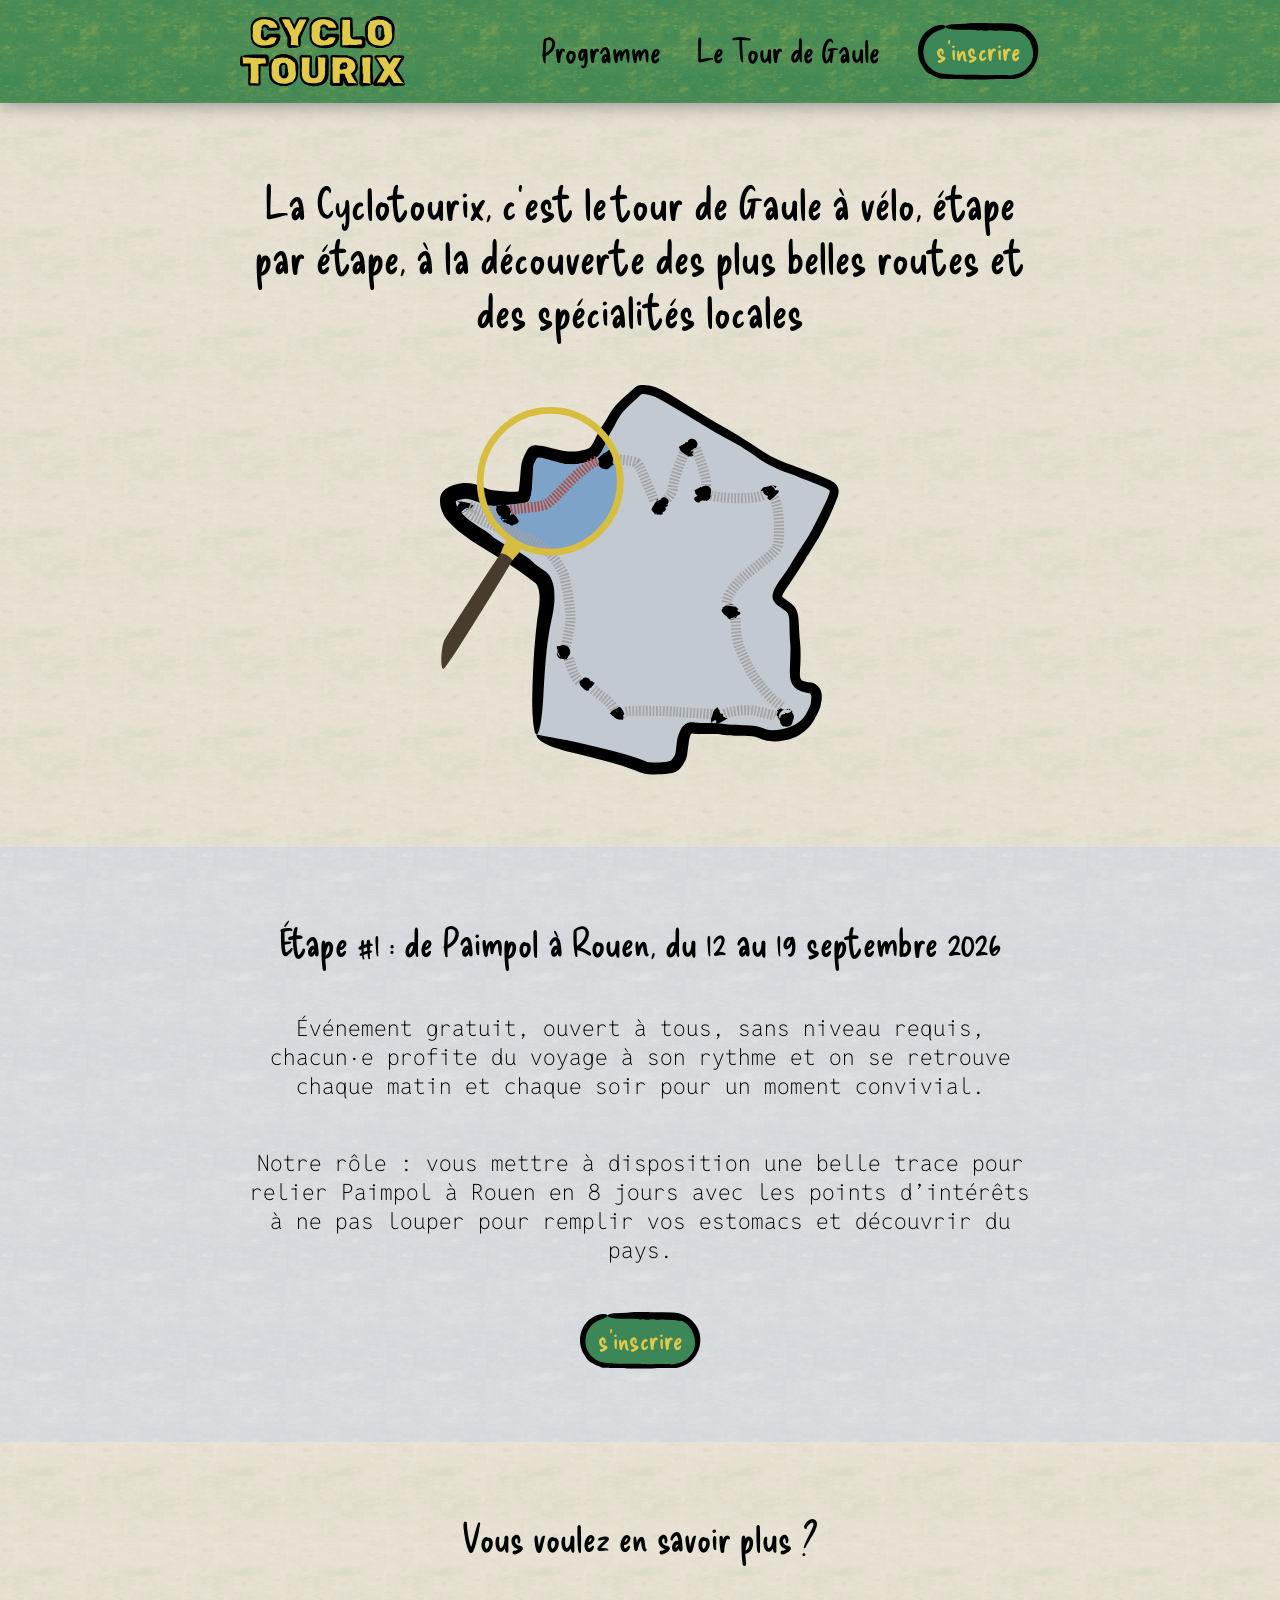
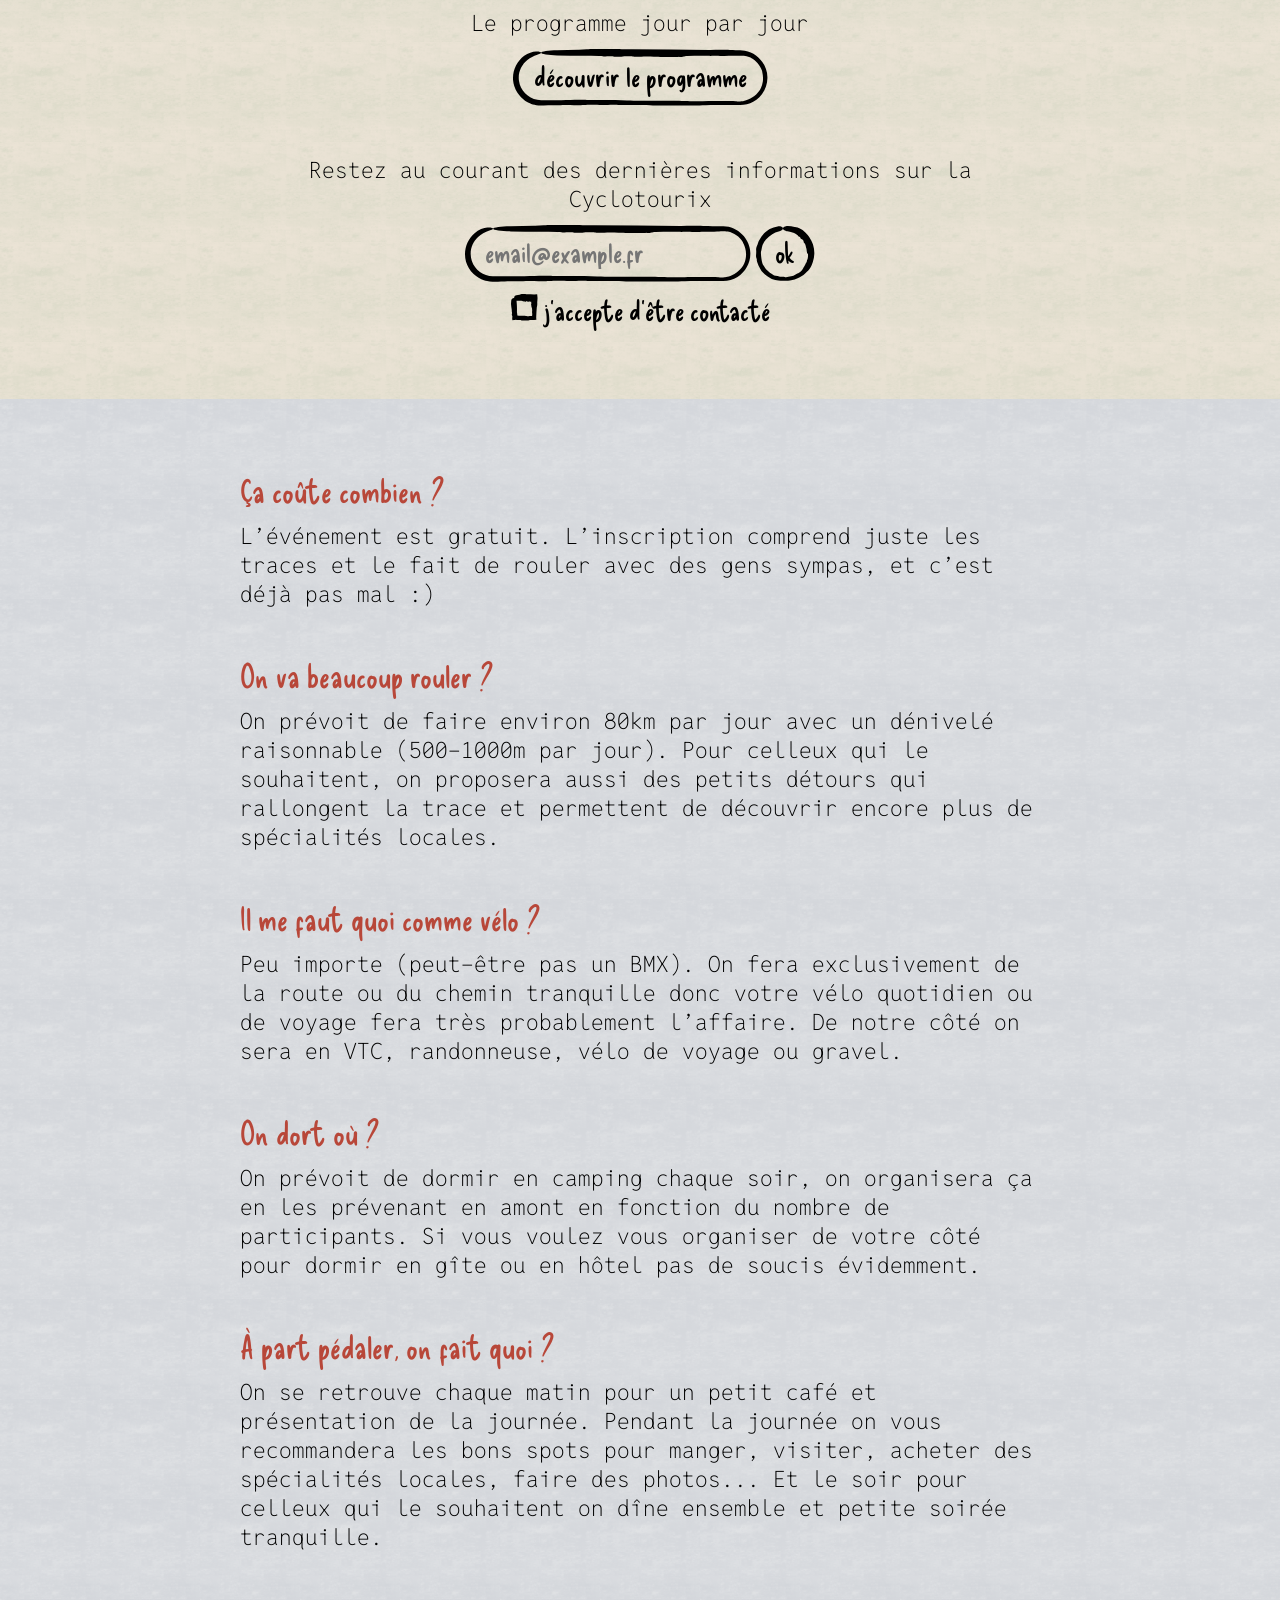
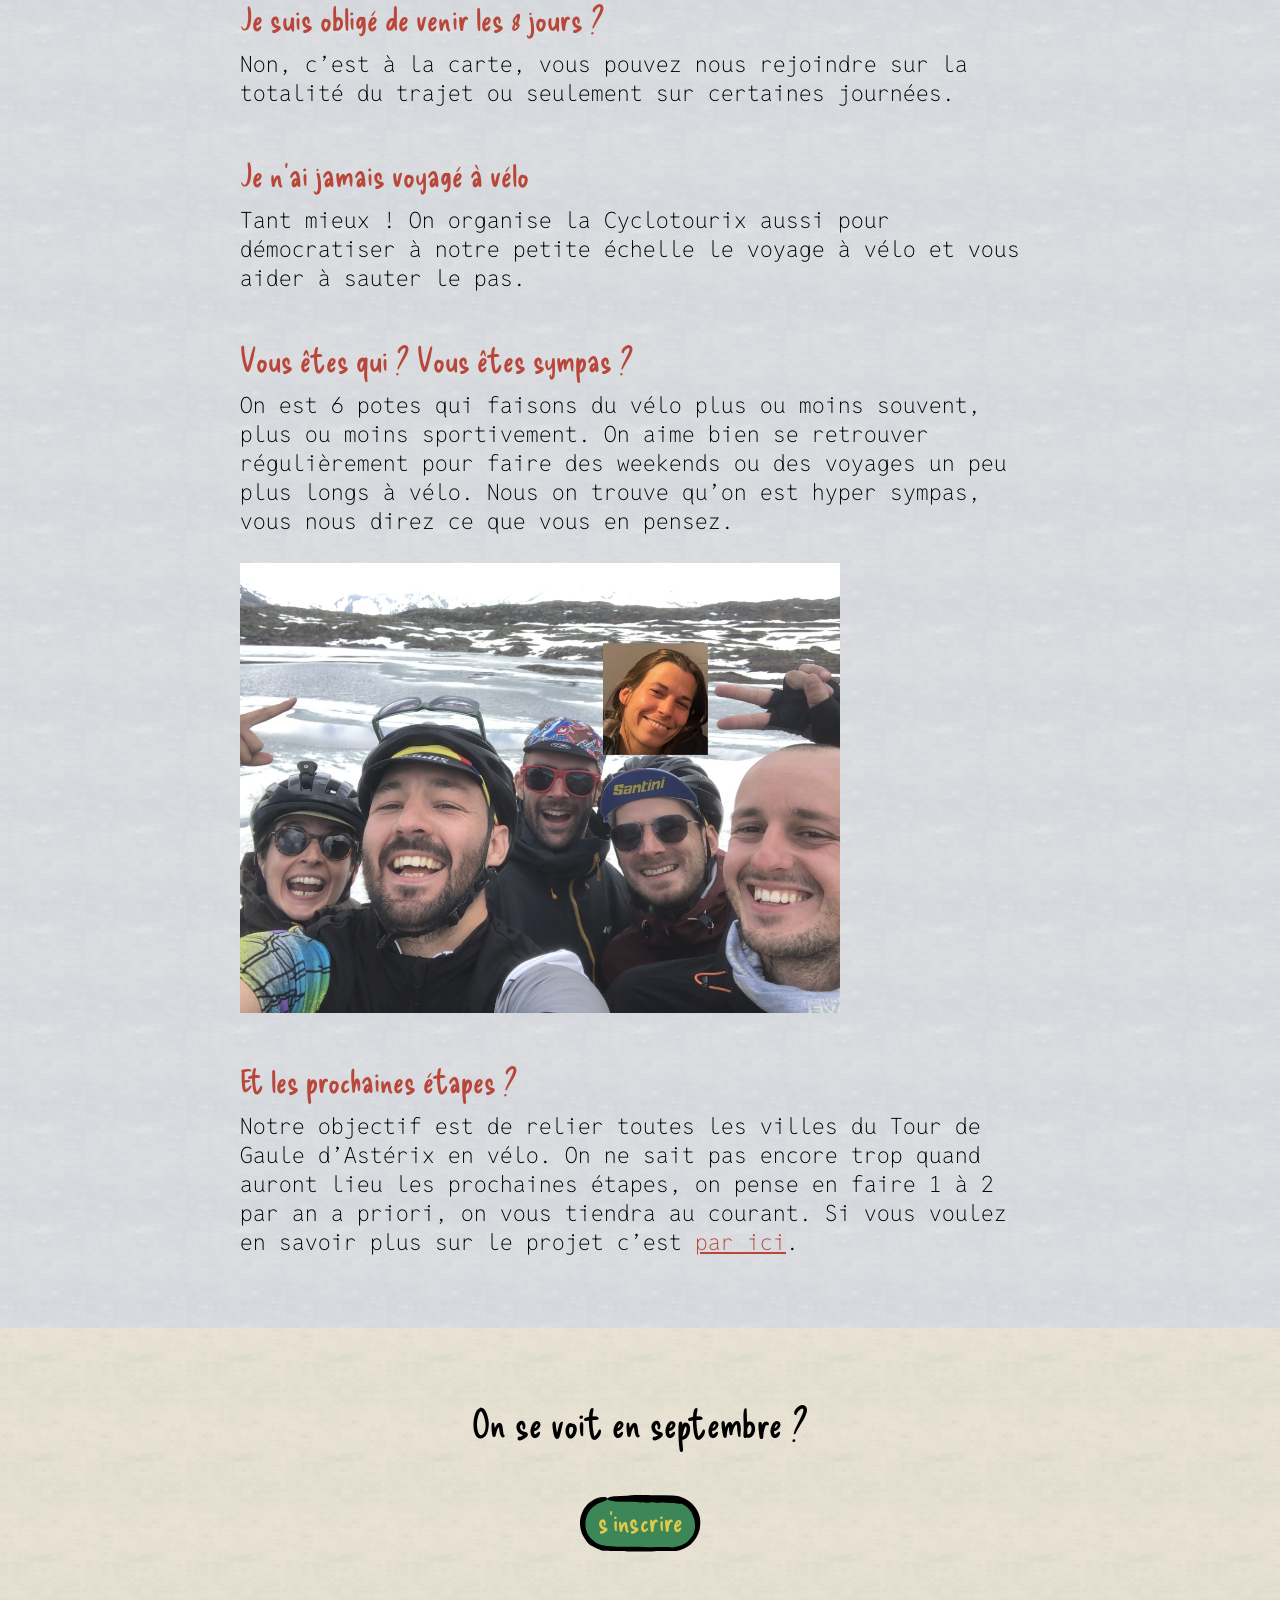
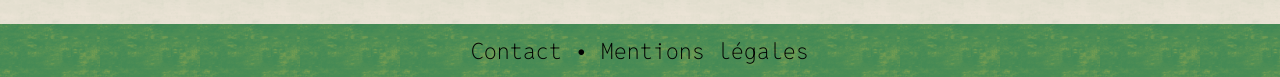
==== commit fa1e6e51: "Update index.html" ====
--- a/index.html
+++ b/index.html
@@ -46,58 +46,61 @@
 </section>
 
 <section class="hp_etape1">
-  <h2>Étape #1 : de Paimpol à Rouen, du 12 au 19 septembre 2026</h2>
+  <h2>Étape #1&nbsp;:&nbsp;de Paimpol à Rouen, du 12 au 19 septembre 2026</h2>
   <p>Événement gratuit, ouvert à tous, sans niveau requis, chacun·e profite du voyage à son rythme et on se retrouve chaque matin et chaque soir pour un moment convivial.</p>
-  <p>Notre rôle : vous mettre à disposition une belle trace pour relier Paimpol à Rouen en 8 jours avec les points d’intérêts à ne pas louper pour remplir vos estomacs et découvrir du pays.</p>
+  <p>Notre rôle&nbsp;:&nbsp;vous mettre à disposition une belle trace pour relier Paimpol à Rouen en 8 jours avec les points d’intérêts à ne pas louper pour remplir vos estomacs et découvrir du pays.</p>
   <button class="cta"><a href="contact.html">s’inscrire</a></button>
 </section>
 
 <section class="hp_ensavoirplus">
-  <h2>Vous voulez en savoir plus ?</h2>
+  <h2>Vous voulez en savoir plus&nbsp;?</h2>
   <div>
     <p>Le programme jour par jour</p>
     <button class="secondary program_discover"><a href="program.html">découvrir le programme</a></button>
   </div>
   <div>
     <p>Restez au courant des dernières informations sur la Cyclotourix</p>
-    <div>
+    <form id="form" action="https://formspree.io/f/xwvargnq" method="POST">
       <div>
-        <input type="email" class="email" placeholder="email@example.fr">
-        <button class="secondary ok">ok</button>
+        <div>
+          <input type="email" name="email" class="email" placeholder="email@example.fr" required>
+          <button class="secondary ok" type="submit">ok</button>
+        </div>
+        <label class="consent">
+          <input type="checkbox" name="consent" required>
+          <img class="checkbox-0" src="assets/checkbox-0.svg">
+          <img class="checkbox-1" src="assets/checkbox-1.svg">
+          j'accepte d'être contacté
+        </label>
       </div>
-      <label class=consent>
-        <input type="checkbox">
-        <img class="checkbox-0"  src="assets/checkbox-0.svg">
-        <img class="checkbox-1"  src="assets/checkbox-1.svg">
-        j'accepte d'être contacté
-      </label>
-    </div>
+    </form>
+    <p id="thanks" style="display:none;">Bien reçu, merci 👍</p>
   </div>
 </section>
 
 <section class="hp_faq">
   <div>
-    <h3>Ça coûte combien ?</h3>
+    <h3>Ça coûte combien&nbsp;?</h3>
     <p>L’événement est gratuit. L’inscription comprend juste les traces et le fait de rouler avec des gens sympas, et c’est déjà pas mal :)</p>
   </div>
   <div>
-    <h3>On va beaucoup rouler ?</h3>
+    <h3>On va beaucoup rouler&nbsp;?</h3>
     <p>On prévoit de faire environ 80km par jour avec un dénivelé raisonnable (500-1000m par jour). Pour celleux qui le souhaitent, on proposera aussi des petits détours qui rallongent la  trace et permettent de découvrir encore plus de spécialités locales.</p>
   </div>
   <div>
-    <h3>Il me faut quoi comme vélo ?</h3>
+    <h3>Il me faut quoi comme vélo&nbsp;?</h3>
     <p>Peu importe (peut-être pas un BMX). On fera exclusivement de la route ou du chemin tranquille donc votre vélo quotidien ou de voyage fera très probablement l’affaire. De notre côté on sera en VTC, randonneuse, vélo de voyage ou gravel.</p>
   </div>
   <div>
-    <h3>On dort où ?</h3>
+    <h3>On dort où&nbsp;?</h3>
     <p>On prévoit de dormir en camping chaque soir, on organisera ça en les prévenant en amont en fonction du nombre de participants. Si vous voulez vous organiser de votre côté pour dormir en gîte ou en hôtel pas de soucis évidemment.</p>
   </div>  
   <div>
-    <h3>À part pédaler, on fait quoi ?</h3>
+    <h3>À part pédaler, on fait quoi&nbsp;?</h3>
     <p>On se retrouve chaque matin pour un petit café et présentation de la journée. Pendant la journée on vous recommandera les bons spots pour manger, visiter, acheter des spécialités locales, faire des photos... Et le soir pour celleux qui le souhaitent on dîne ensemble et petite soirée tranquille.</p>
   </div>  
   <div>
-    <h3>Je suis obligé de venir les 8 jours ?</h3>
+    <h3>Je suis obligé de venir les 8 jours&nbsp;?</h3>
     <p>Non, c’est à la carte, vous pouvez nous rejoindre sur la totalité du trajet ou seulement sur certaines journées.</p>
   </div>  
   <div>
@@ -105,18 +108,18 @@
     <p>Tant mieux ! On organise la Cyclotourix aussi pour démocratiser à notre petite échelle le voyage à vélo et vous aider à sauter le pas.</p>
   </div>  
   <div>
-    <h3>Vous êtes qui ? Vous êtes sympas ?</h3>
+    <h3>Vous êtes qui&nbsp;? Vous êtes sympas&nbsp;?</h3>
     <p>On est 6 potes qui faisons du vélo plus ou moins souvent, plus ou moins sportivement. On aime bien se retrouver régulièrement pour faire des weekends ou des voyages un peu plus longs à vélo. Nous on trouve qu’on est hyper sympas, vous nous direz ce que vous en pensez.</p>
     <img src="assets/photo_groupe.png" style="width: 100%; max-width: 600px; margin-top:16px;">
   </div>
   <div>
-    <h3>Et les prochaines étapes ?</h3>
+    <h3>Et les prochaines étapes&nbsp;?</h3>
     <p>Notre objectif est de relier toutes les villes du Tour de Gaule d’Astérix en vélo. On ne sait pas encore trop quand auront lieu les prochaines étapes, on pense en faire 1 à 2 par an a priori, on vous tiendra au courant. Si vous voulez en savoir plus sur le projet c’est <a href="tour_de_gaule.html">par ici</a>.</p>
   </div>  
 </section>
 
 <section class="hp_inscription">
-  <h2>On se voit en septembre ?</h2>
+  <h2>On se voit en septembre&nbsp;?</h2>
   <button class="cta"><a href="contact.html">s’inscrire</a></button>
 </section>
 
@@ -142,6 +145,26 @@
       menu.classList.remove("active");
     });
   });
+
+  document.getElementById("form").addEventListener("submit", async (e) => {
+  e.preventDefault();
+
+  const formData = new FormData(e.target);
+
+  await fetch("https://formspree.io/f/xwvargnq", {
+    method: "POST",
+    body: formData,
+    headers: {
+      "Accept": "application/json"
+    }
+  });
+
+  // afficher le message
+  document.getElementById("thanks").style.display = "block";
+
+  // optionnel : vider le champ
+  e.target.reset();
+});
 </script>
 
 </body>
--- a/style.css
+++ b/style.css
@@ -28,14 +28,14 @@
 
 /* FONTS */
 
- h1 {
+h1 {
   font-family: "Delicious Handrawn";
   font-size: 2.8em;
   font-weight: 400;
   margin:0;
 }
 
- h2 {
+h2 {
   font-family: "Delicious Handrawn";
   font-size: 2.4em;
   font-weight: 400;
@@ -136,6 +136,10 @@
 
 .consent input:checked ~ .checkbox-0 {
     display: none;
+}
+
+#thanks {
+  color: #3C8657;
 }
 
 /* HEADER & FOOTER */
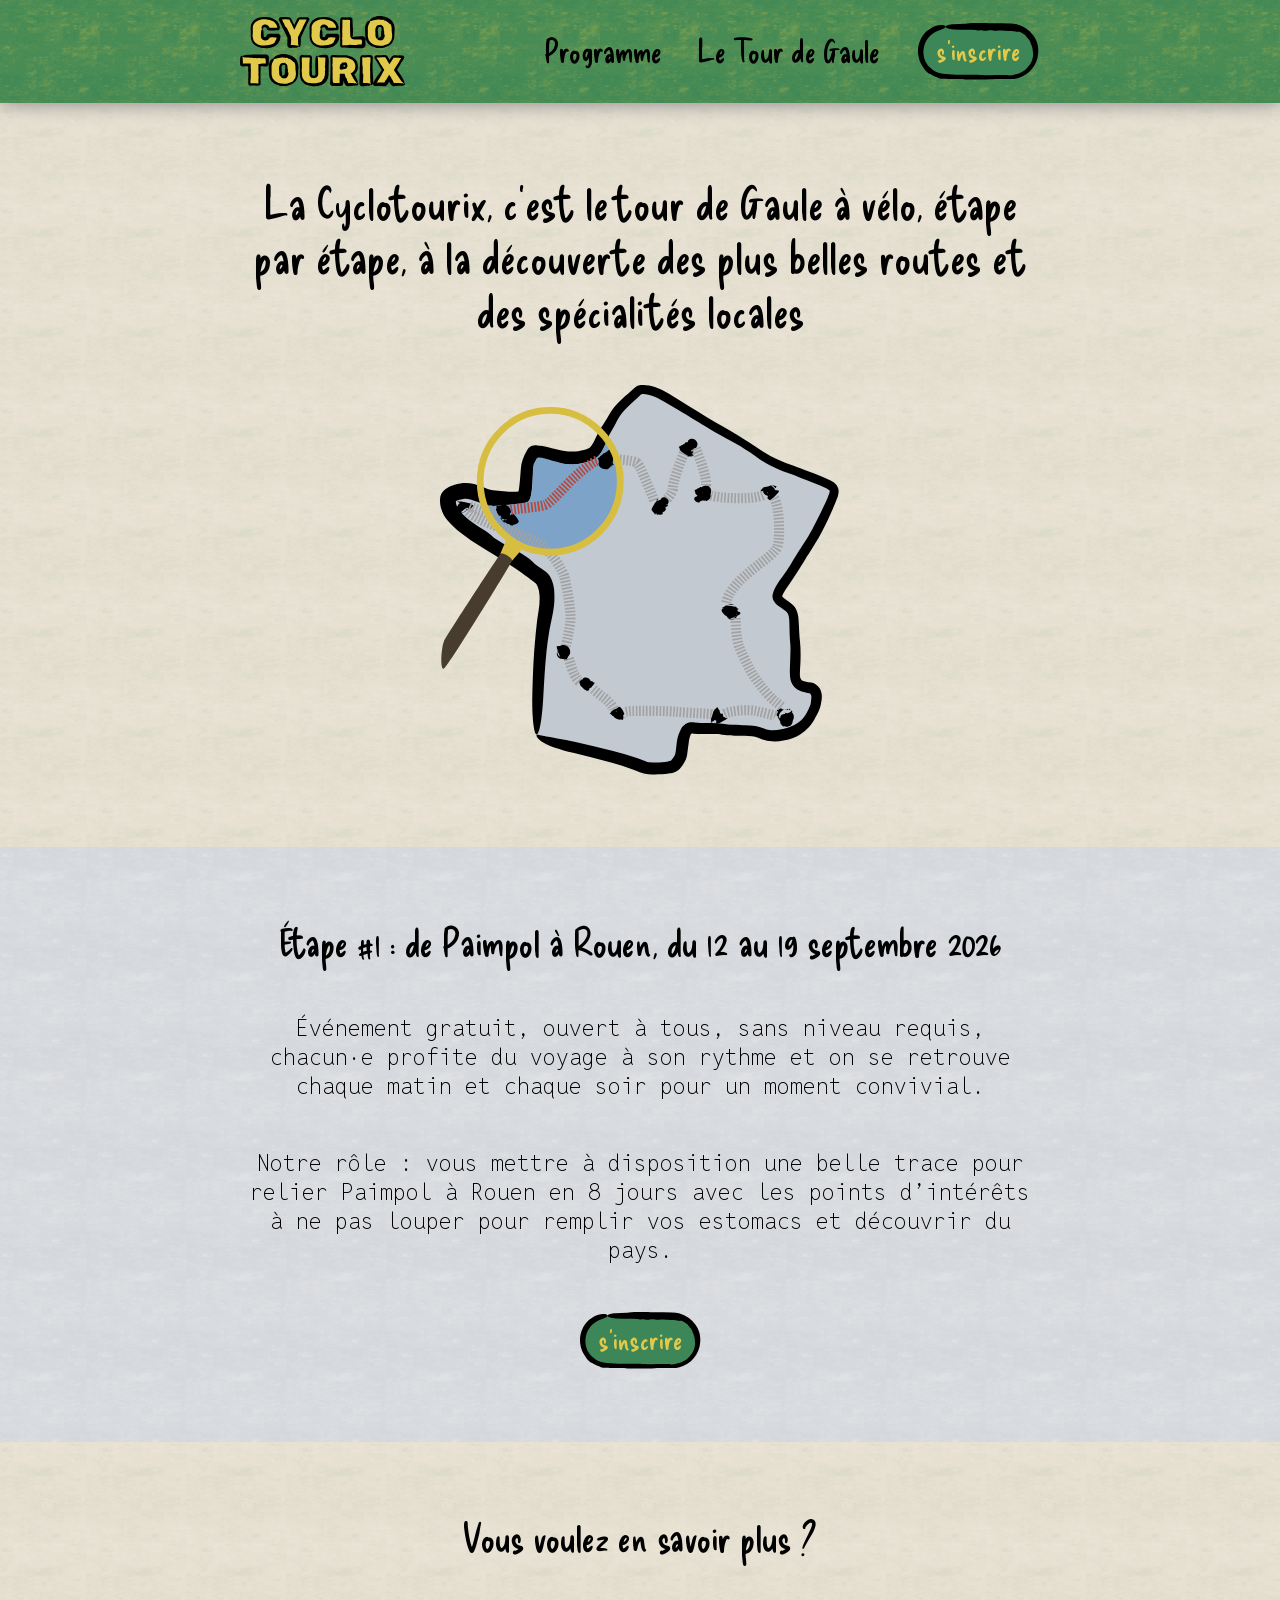
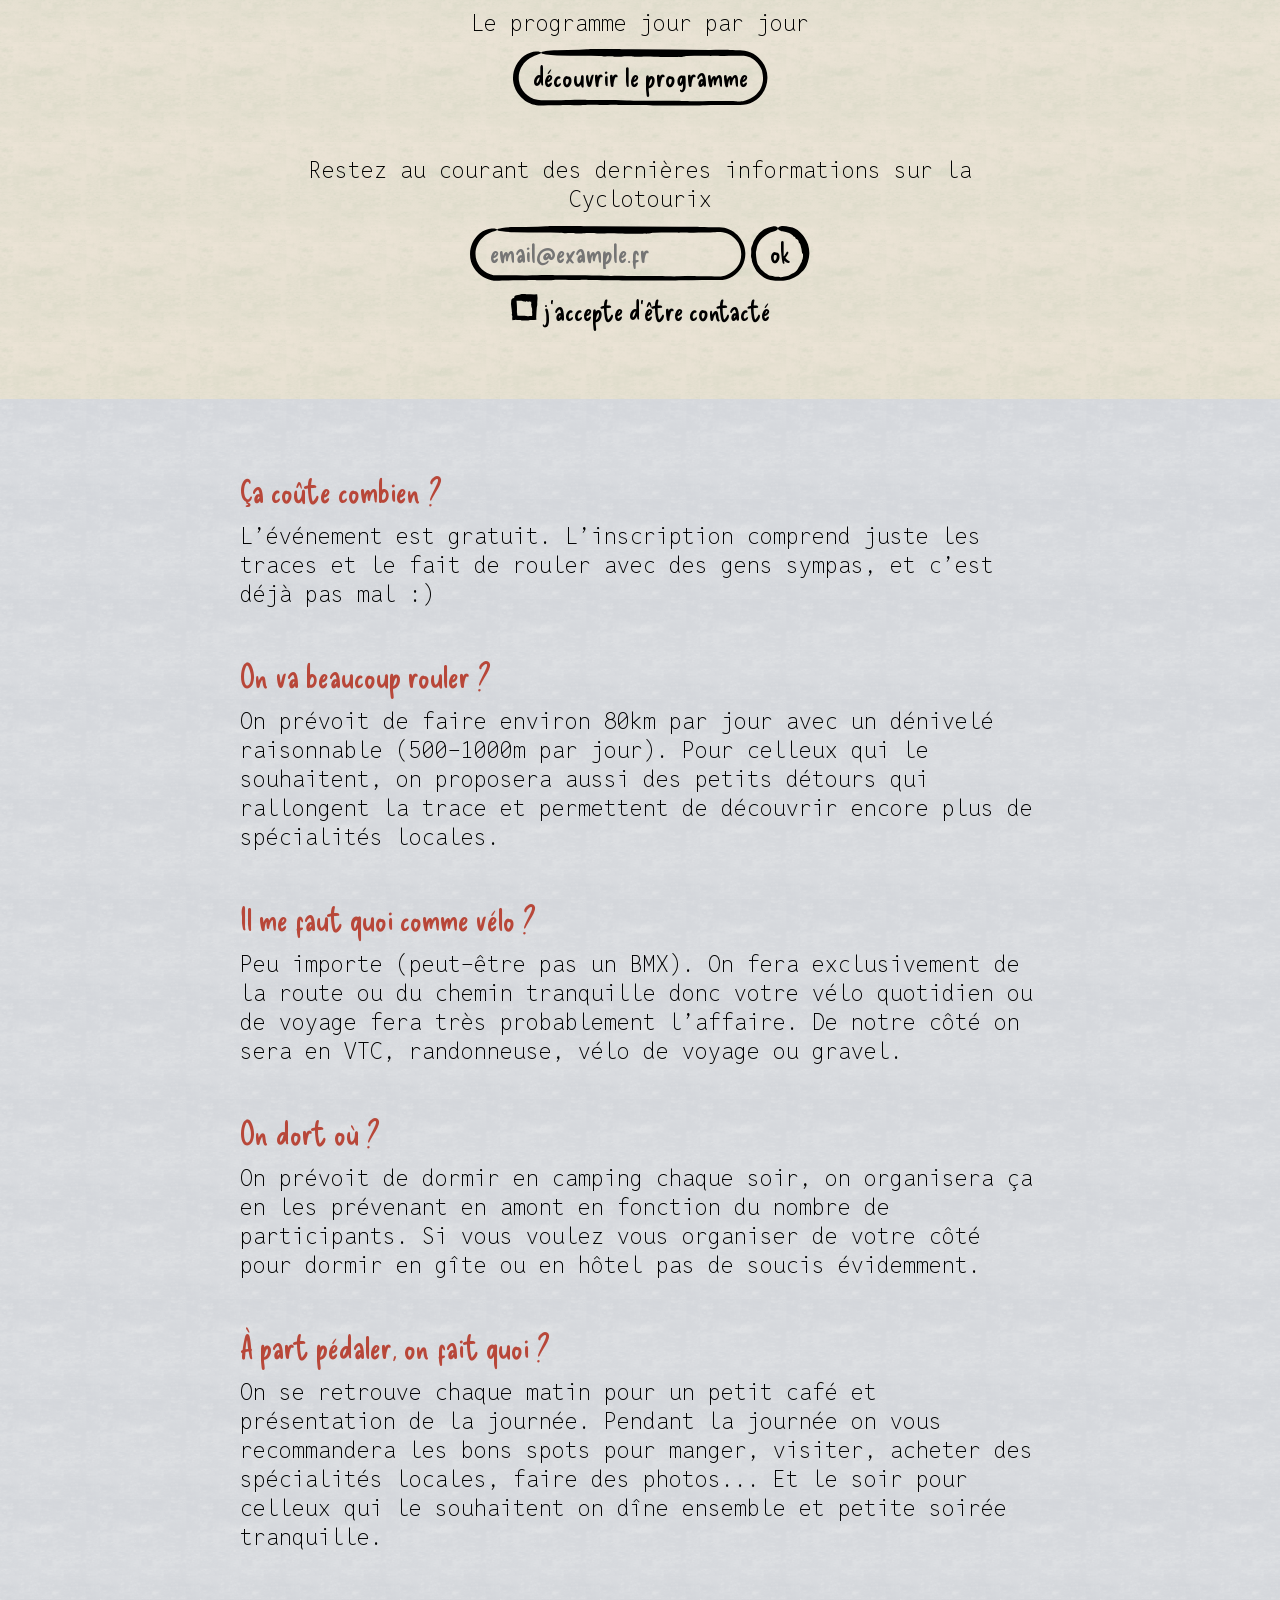
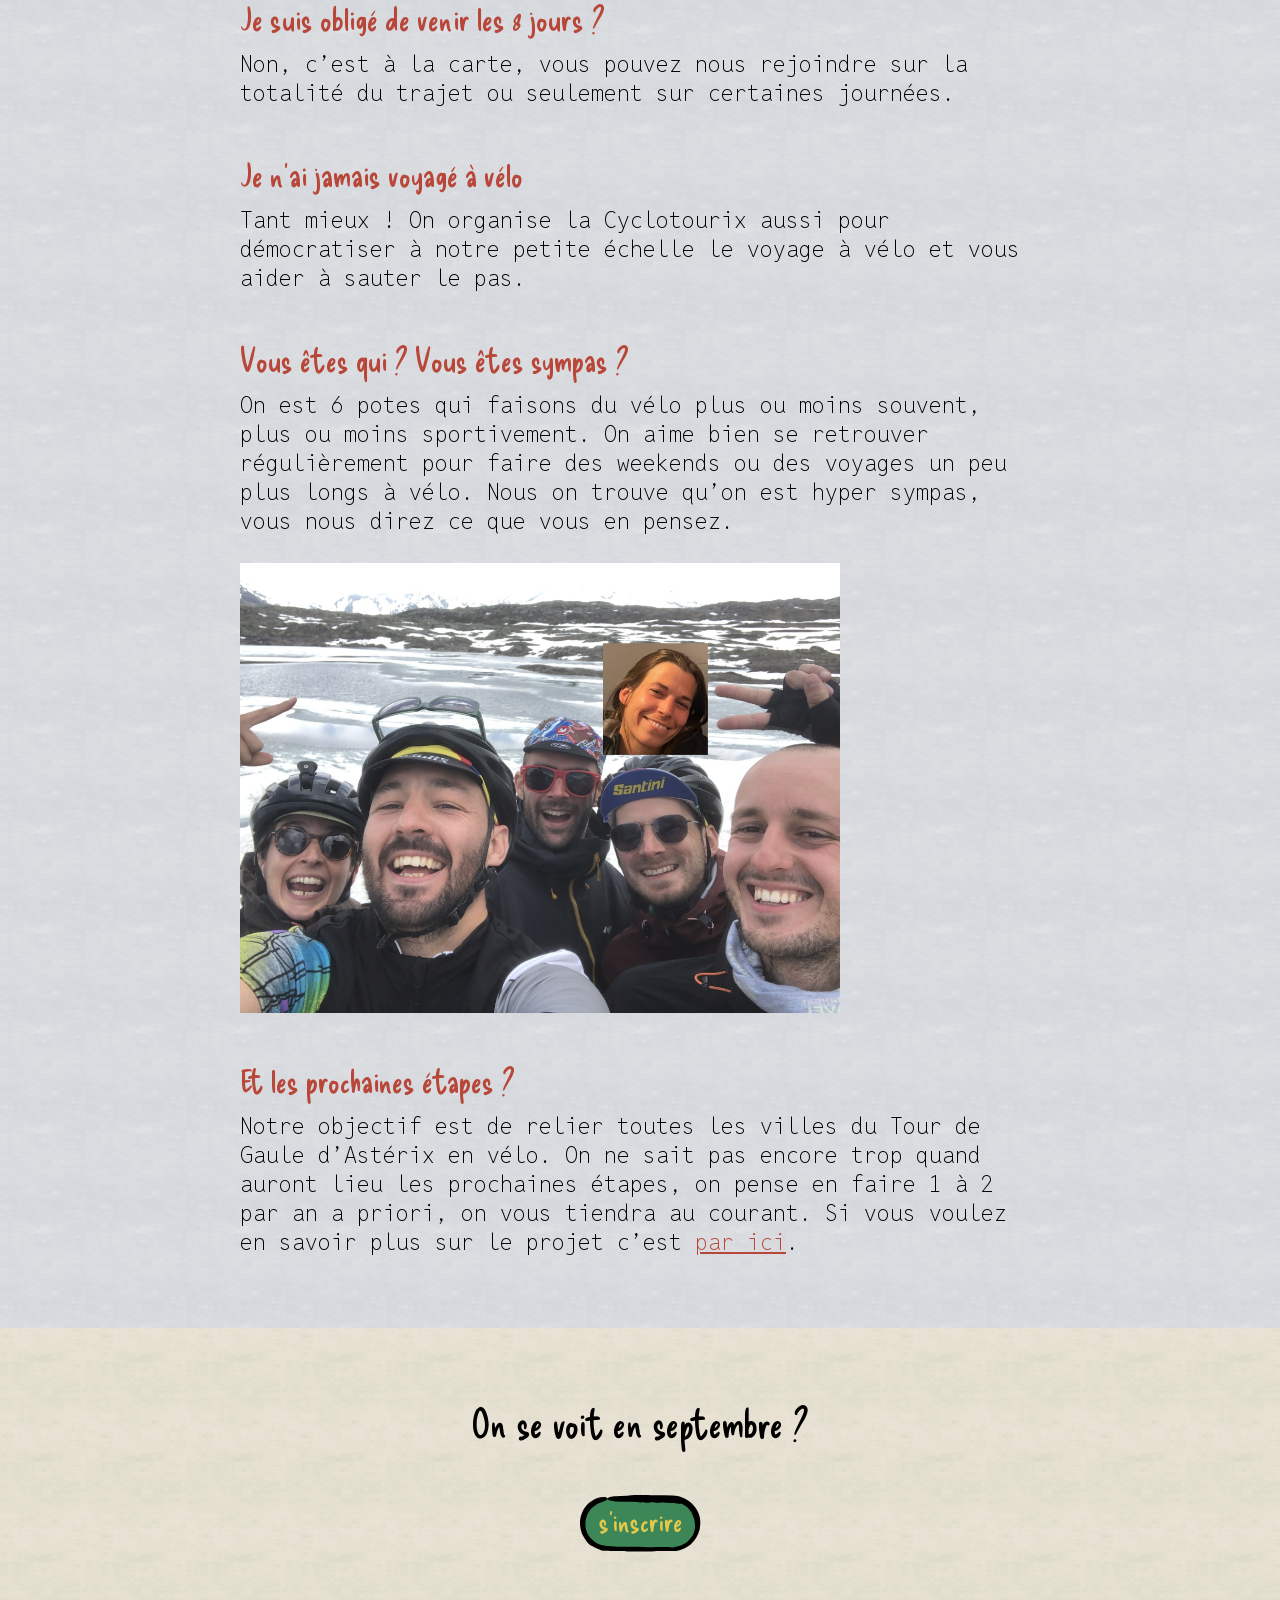
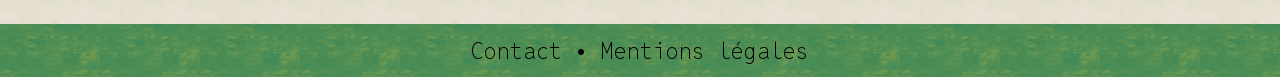
==== commit e8656fc0: "Add local font, font-display: block - to reduce FOUT." ====
--- a/index.html
+++ b/index.html
@@ -6,9 +6,10 @@
   <title>Cyclotourix</title>
   <link rel="icon" href="assets/favicon.png" type="image/png">
   <link rel="stylesheet" href="style.css">
-  <link rel="preconnect" href="https://fonts.googleapis.com">
-  <link rel="preconnect" href="https://fonts.gstatic.com" crossorigin>
-  <link href="https://fonts.googleapis.com/css2?family=Delicious+Handrawn&family=Reddit+Mono:wght@200..900&display=swap" rel="stylesheet">
+  <link rel="preload" as="font" type="font/woff2" href="assets/fonts/delicious-handrawn-latin.woff2" crossorigin>
+  <link rel="preload" as="font" type="font/woff2" href="assets/fonts/delicious-handrawn-latin-ext.woff2" crossorigin>
+  <link rel="preload" as="font" type="font/woff2" href="assets/fonts/reddit-mono-latin.woff2" crossorigin>
+  <link rel="preload" as="font" type="font/woff2" href="assets/fonts/reddit-mono-latin-ext.woff2" crossorigin>
   <!-- Google tag (gtag.js) -->
   <script async src="https://www.googletagmanager.com/gtag/js?id=G-K0KMY1E4QB"></script>
   <script>
--- a/style.css
+++ b/style.css
@@ -1,3 +1,38 @@
+/* FONTS */
+
+@font-face {
+  font-family: 'Delicious Handrawn';
+  font-style: normal;
+  font-weight: 400;
+  font-display: block;
+  src: url('assets/fonts/delicious-handrawn-latin-ext.woff2') format('woff2');
+  unicode-range: U+0100-02BA, U+02BD-02C5, U+02C7-02CC, U+02CE-02D7, U+02DD-02FF, U+0304, U+0308, U+0329, U+1D00-1DBF, U+1E00-1E9F, U+1EF2-1EFF, U+2020, U+20A0-20AB, U+20AD-20C0, U+2113, U+2C60-2C7F, U+A720-A7FF;
+}
+@font-face {
+  font-family: 'Delicious Handrawn';
+  font-style: normal;
+  font-weight: 400;
+  font-display: block;
+  src: url('assets/fonts/delicious-handrawn-latin.woff2') format('woff2');
+  unicode-range: U+0000-00FF, U+0131, U+0152-0153, U+02BB-02BC, U+02C6, U+02DA, U+02DC, U+0304, U+0308, U+0329, U+2000-206F, U+20AC, U+2122, U+2191, U+2193, U+2212, U+2215, U+FEFF, U+FFFD;
+}
+@font-face {
+  font-family: 'Reddit Mono';
+  font-style: normal;
+  font-weight: 200 900;
+  font-display: block;
+  src: url('assets/fonts/reddit-mono-latin-ext.woff2') format('woff2');
+  unicode-range: U+0100-02BA, U+02BD-02C5, U+02C7-02CC, U+02CE-02D7, U+02DD-02FF, U+0304, U+0308, U+0329, U+1D00-1DBF, U+1E00-1E9F, U+1EF2-1EFF, U+2020, U+20A0-20AB, U+20AD-20C0, U+2113, U+2C60-2C7F, U+A720-A7FF;
+}
+@font-face {
+  font-family: 'Reddit Mono';
+  font-style: normal;
+  font-weight: 200 900;
+  font-display: block;
+  src: url('assets/fonts/reddit-mono-latin.woff2') format('woff2');
+  unicode-range: U+0000-00FF, U+0131, U+0152-0153, U+02BB-02BC, U+02C6, U+02DA, U+02DC, U+0304, U+0308, U+0329, U+2000-206F, U+20AC, U+2122, U+2191, U+2193, U+2212, U+2215, U+FEFF, U+FFFD;
+}
+
 /* GENERAL */
 
 html, body {
@@ -94,6 +129,13 @@
 
 .ok {
   background: url("assets/button_secondary_ok.svg") no-repeat center;
+  color: black;
+}
+
+@media (prefers-color-scheme: dark) {
+  .ok {
+    color: black;
+  }
 }
 
 .secondary a {
@@ -110,7 +152,7 @@
 
 .email {
   background: url("assets/button_secondary_emailinput.svg") no-repeat center;
-  width: 246px;
+  background-size: 100%;
 }
 
 .consent {
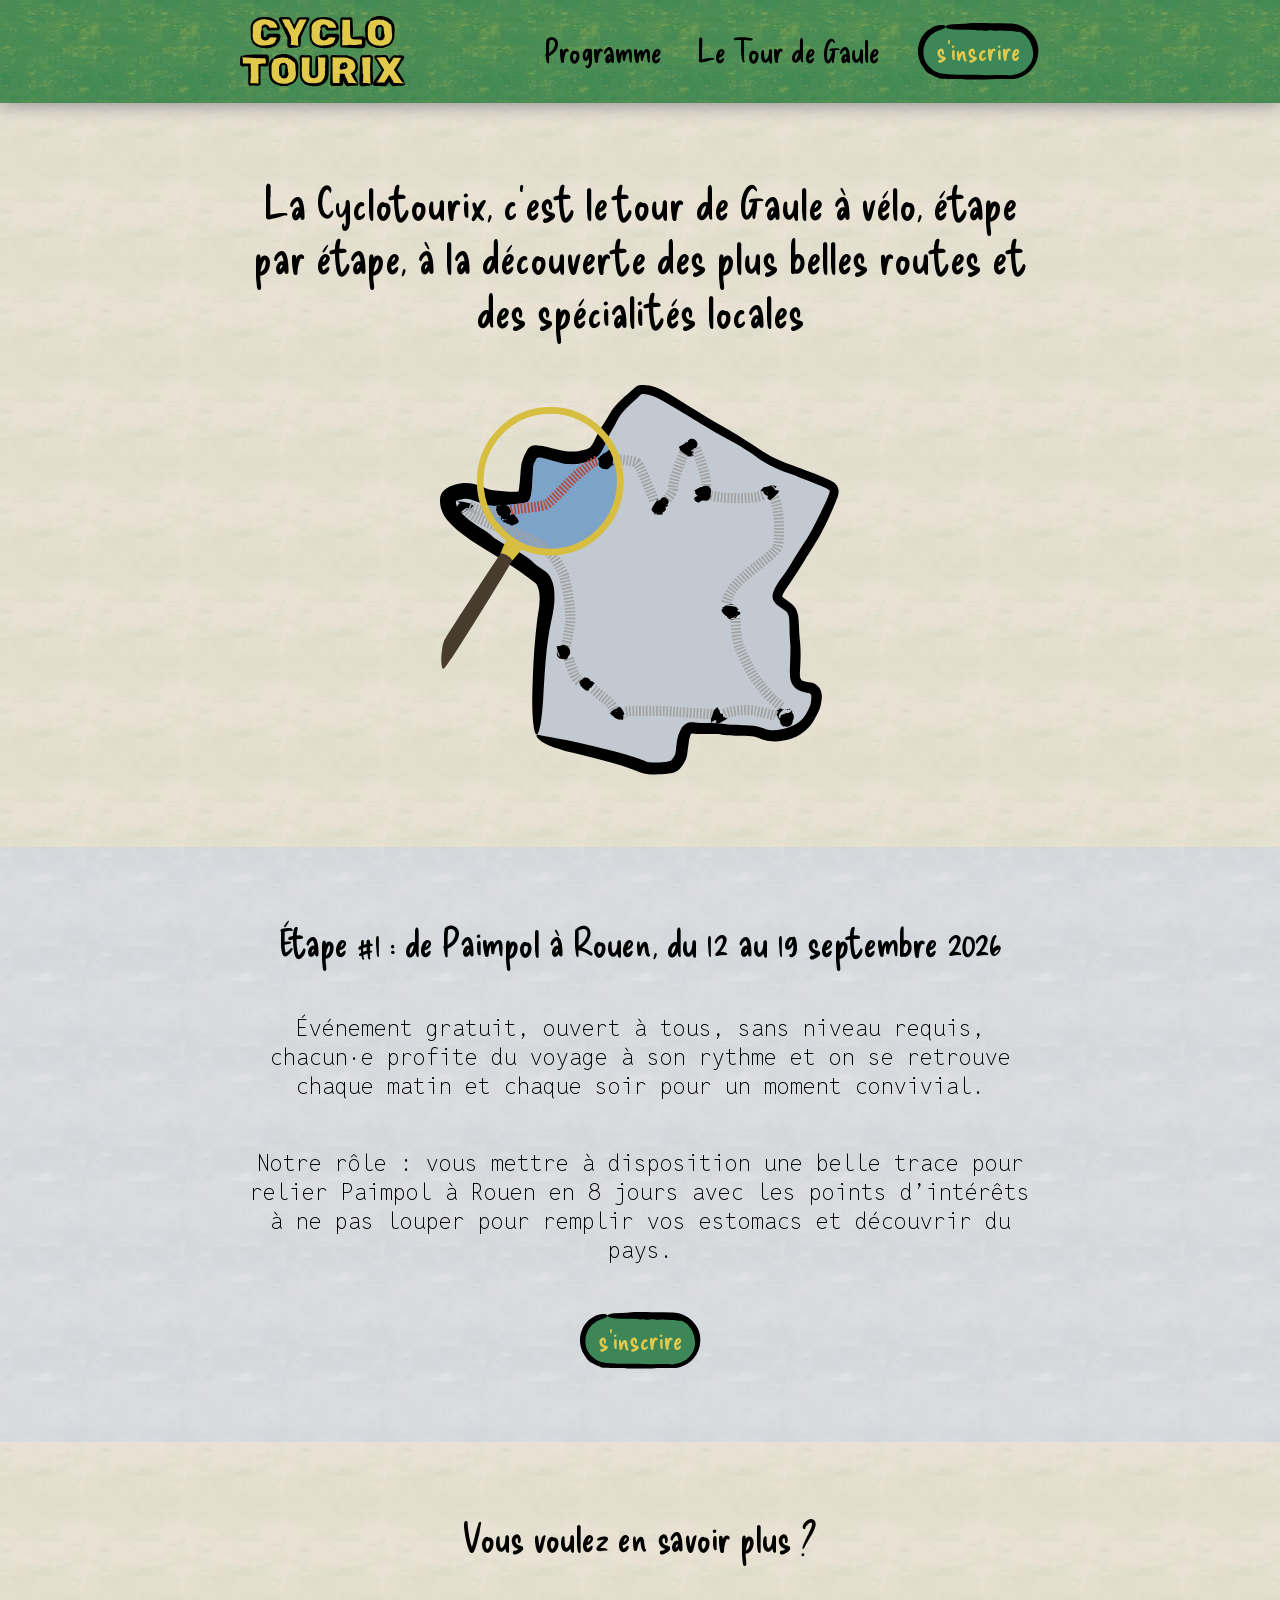
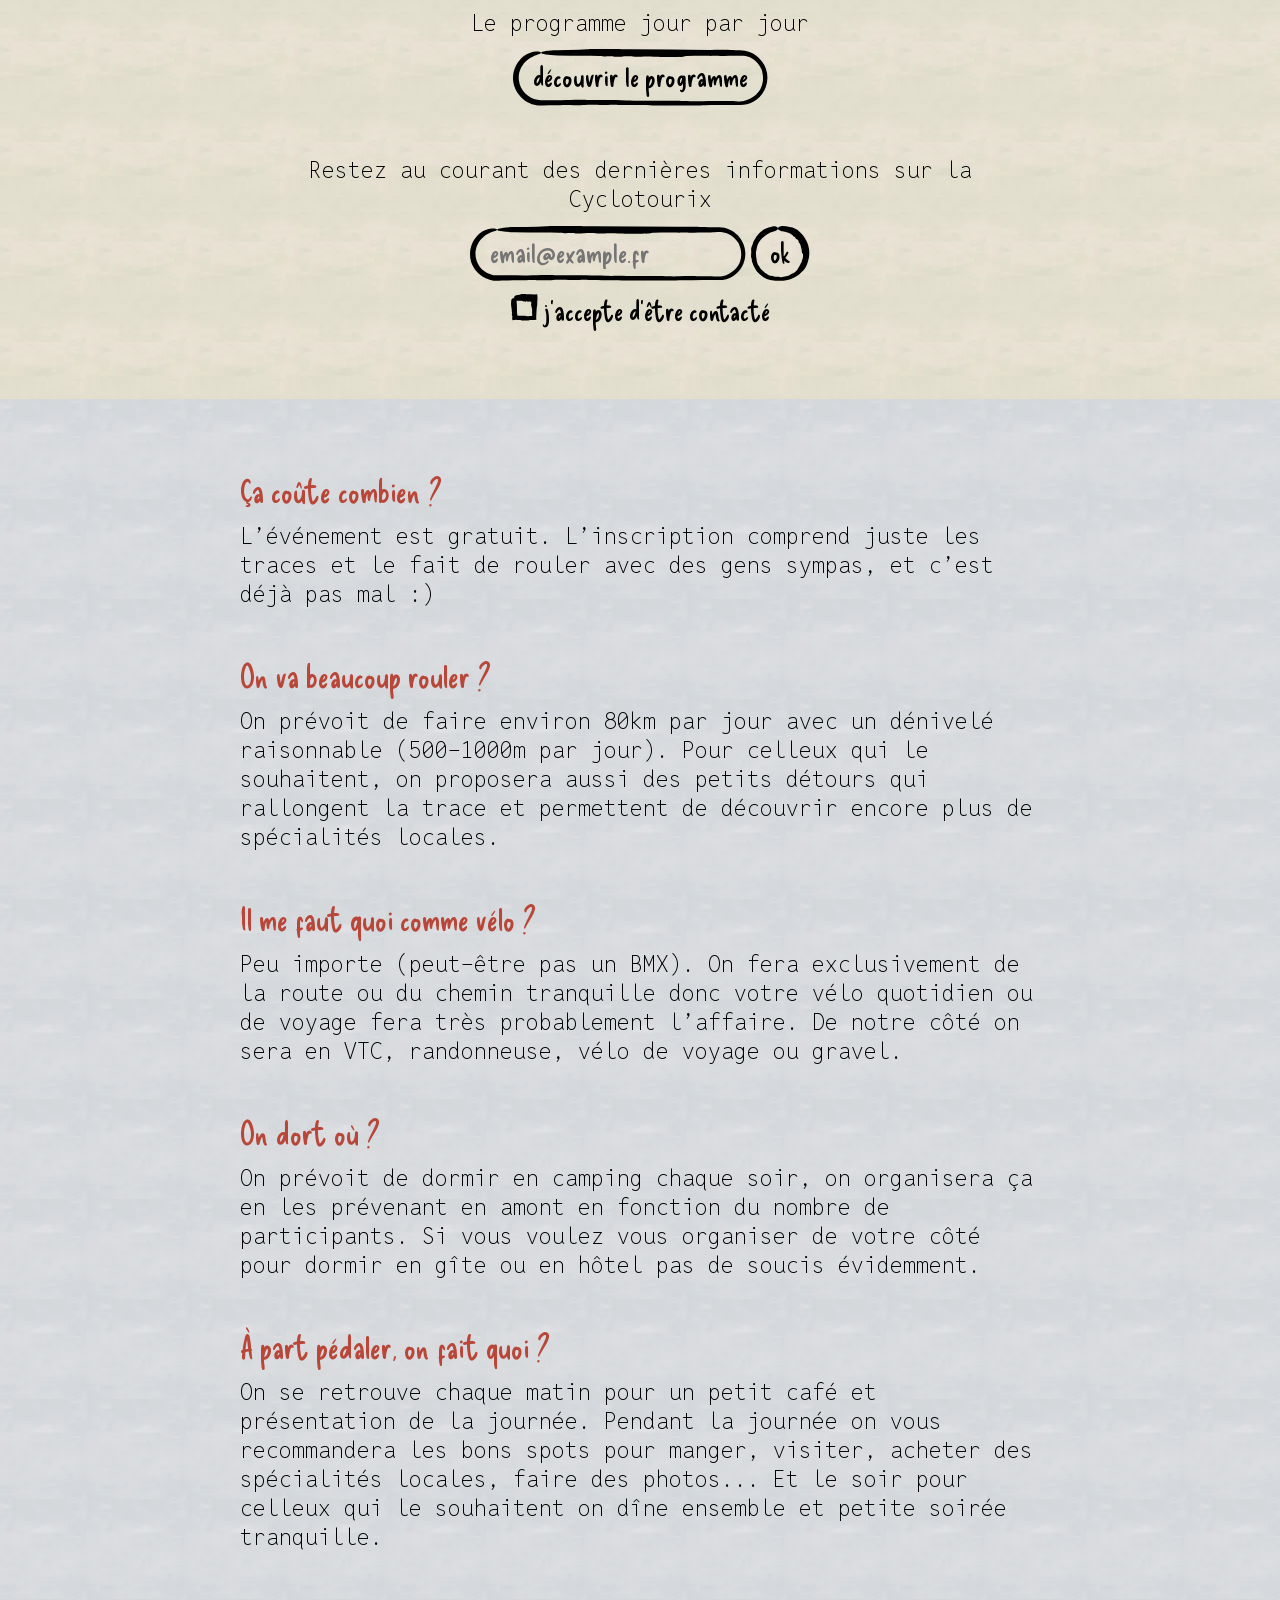
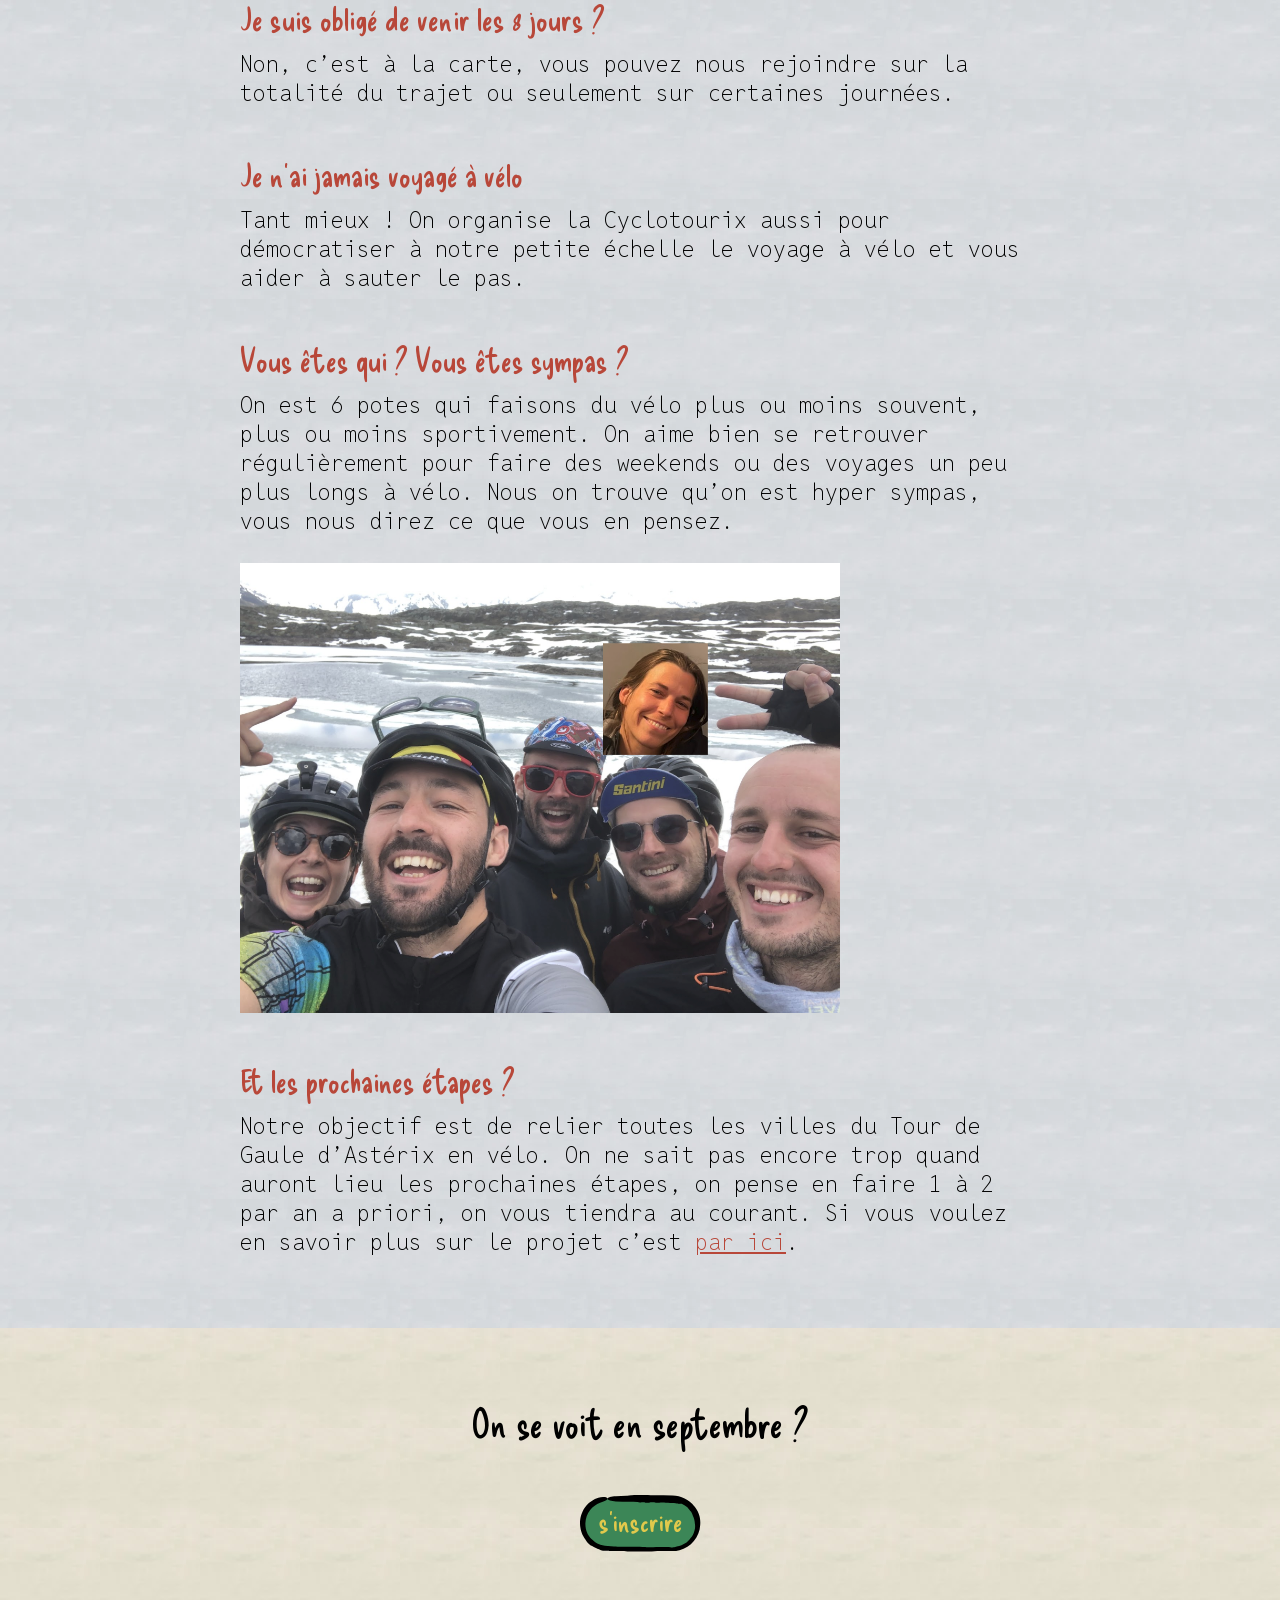
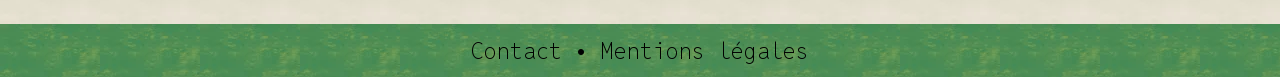
==== commit 97f9ede8: "add README and moves style cheat to dedicated folder" ====
--- a/index.html
+++ b/index.html
@@ -5,7 +5,7 @@
   <meta name="viewport" content="width=device-width, initial-scale=1.0">
   <title>Cyclotourix</title>
   <link rel="icon" href="assets/favicon.png" type="image/png">
-  <link rel="stylesheet" href="style.css">
+  <link rel="stylesheet" href="css/style.css">
   <link rel="preload" as="font" type="font/woff2" href="assets/fonts/delicious-handrawn-latin.woff2" crossorigin>
   <link rel="preload" as="font" type="font/woff2" href="assets/fonts/delicious-handrawn-latin-ext.woff2" crossorigin>
   <link rel="preload" as="font" type="font/woff2" href="assets/fonts/reddit-mono-latin.woff2" crossorigin>
--- a/css/style.css
+++ b/css/style.css
@@ -0,0 +1,402 @@
+/* FONTS */
+
+@font-face {
+  font-family: 'Delicious Handrawn';
+  font-style: normal;
+  font-weight: 400;
+  font-display: block;
+  src: url('../assets/fonts/delicious-handrawn-latin-ext.woff2') format('woff2');
+  unicode-range: U+0100-02BA, U+02BD-02C5, U+02C7-02CC, U+02CE-02D7, U+02DD-02FF, U+0304, U+0308, U+0329, U+1D00-1DBF, U+1E00-1E9F, U+1EF2-1EFF, U+2020, U+20A0-20AB, U+20AD-20C0, U+2113, U+2C60-2C7F, U+A720-A7FF;
+}
+@font-face {
+  font-family: 'Delicious Handrawn';
+  font-style: normal;
+  font-weight: 400;
+  font-display: block;
+  src: url('../assets/fonts/delicious-handrawn-latin.woff2') format('woff2');
+  unicode-range: U+0000-00FF, U+0131, U+0152-0153, U+02BB-02BC, U+02C6, U+02DA, U+02DC, U+0304, U+0308, U+0329, U+2000-206F, U+20AC, U+2122, U+2191, U+2193, U+2212, U+2215, U+FEFF, U+FFFD;
+}
+@font-face {
+  font-family: 'Reddit Mono';
+  font-style: normal;
+  font-weight: 200 900;
+  font-display: block;
+  src: url('../assets/fonts/reddit-mono-latin-ext.woff2') format('woff2');
+  unicode-range: U+0100-02BA, U+02BD-02C5, U+02C7-02CC, U+02CE-02D7, U+02DD-02FF, U+0304, U+0308, U+0329, U+1D00-1DBF, U+1E00-1E9F, U+1EF2-1EFF, U+2020, U+20A0-20AB, U+20AD-20C0, U+2113, U+2C60-2C7F, U+A720-A7FF;
+}
+@font-face {
+  font-family: 'Reddit Mono';
+  font-style: normal;
+  font-weight: 200 900;
+  font-display: block;
+  src: url('../assets/fonts/reddit-mono-latin.woff2') format('woff2');
+  unicode-range: U+0000-00FF, U+0131, U+0152-0153, U+02BB-02BC, U+02C6, U+02DA, U+02DC, U+0304, U+0308, U+0329, U+2000-206F, U+20AC, U+2122, U+2191, U+2193, U+2212, U+2215, U+FEFF, U+FFFD;
+}
+
+/* GENERAL */
+
+html, body {
+  height: 100%;
+  margin: 0;
+}
+
+body {
+  display: flex;
+  flex-direction: column;
+}
+
+section {
+  padding: 72px 24px 72px 24px;
+  display: flex;
+  flex-direction: column;
+  align-items: center;
+  text-align: center;
+  gap:48px;
+}
+
+section > * {
+  max-width: 800px;
+  display: flex;
+  flex-direction: column;
+  gap:12px;
+}
+
+/* FONTS */
+
+h1 {
+  font-family: "Delicious Handrawn";
+  font-size: 2.8em;
+  font-weight: 400;
+  margin:0;
+}
+
+h2 {
+  font-family: "Delicious Handrawn";
+  font-size: 2.4em;
+  font-weight: 400;
+  margin:0;
+}
+
+h3 {
+  color: #B84739;
+  font-family: "Delicious Handrawn";
+  font-size: 2em;
+  font-weight: 400;
+  margin:0;
+}
+
+p {
+  font-family: "Reddit Mono";
+  font-size: 1.4em;
+  font-weight: 250;
+  margin:0;
+}
+
+a {
+  color: #B84739;
+}
+
+span {
+  text-decoration: underline;
+}
+
+/* BUTTONS & FORMS*/
+
+button {
+  padding: 10px 20px 14px 20px;
+  font-family: "Delicious Handrawn";
+  font-size: 28px;
+  cursor: pointer;
+  background-size: contain;
+  border: 0;
+}
+
+button a {
+  text-decoration: none;
+}
+
+.cta {
+  background: url("../assets/button_primary.svg") no-repeat center;
+}
+
+.cta a {
+    color: #E1C94C;
+}
+
+.program_discover {
+  background: url("../assets/button_secondary_program.svg") no-repeat center;
+}
+
+.ok {
+  background: url("../assets/button_secondary_ok.svg") no-repeat center;
+  color: black;
+}
+
+@media (prefers-color-scheme: dark) {
+  .ok {
+    color: black;
+  }
+}
+
+.secondary a {
+  color: #000000;
+}
+
+input {
+  padding: 10px 20px 14px 20px;
+  font-family: "Delicious Handrawn";
+  font-size: 28px;
+  background-size: contain;
+  border: 0;
+}
+
+.email {
+  background: url("../assets/button_secondary_emailinput.svg") no-repeat center;
+  background-size: 100%;
+}
+
+.consent {
+  font-family: "Delicious Handrawn";
+  font-size: 28px;
+  cursor: pointer;
+  caret-color: transparent;
+  display: block;
+  padding-top:10px;
+}
+
+.consent > input {
+  display: none;
+}
+
+.checkbox-1 {
+  display: none;
+}
+
+.consent input:checked ~ .checkbox-1 {
+    display: inline;
+}
+
+.consent input:checked ~ .checkbox-0 {
+    display: none;
+}
+
+#thanks {
+  color: #3C8657;
+}
+
+/* HEADER & FOOTER */
+
+.header {
+    background-image: url("../assets/background_green.webp");
+    position: sticky;
+    top: 0;
+    width: 100%;
+    z-index: 1000;
+    box-shadow: 0px 0px 20px 0px gray;
+  }
+
+.header > div {
+  display: flex;
+  justify-content: space-between;
+  align-items: center;
+  padding: 12px 24px 12px 24px;
+  max-width: 800px;
+  margin: 0 auto;
+}
+
+#logo, #burger {
+  padding-top: 4px;
+  cursor: pointer;
+}
+
+.footer {
+  text-align: center;
+  padding: 12px 20px 12px 20px;
+  background-image: url("../assets/background_green.webp");
+}
+
+.footer p a {
+  color: black;
+  text-decoration: none;
+}
+
+/* MENU */
+
+nav {
+  display: none;
+}
+
+nav > h3 > a {
+  color: black;
+  text-decoration: none;
+}
+
+nav.active {
+  background-image: url("../assets/background_beige.webp");
+  position: fixed;
+  top: 0;
+  left: 0;
+  width: 100%;
+  height: 100vh;
+  display: flex;
+  flex-direction: column;
+  justify-content: center;
+  align-items: center;
+  gap: 48px;
+  z-index: 1000;
+  transform: translateY(0);
+}
+
+.close {
+  position: absolute;
+  top: 50px;
+  right: 50px;
+  cursor: pointer;
+}
+
+/* 💻 Desktop */
+@media (min-width: 768px) {
+  #burger, .close, #accueil, #contact {
+    display: none; /* on cache le burger */
+  }
+
+  nav {
+    display: flex; /* on affiche les liens */
+    position: static;
+    flex-direction: row;
+    gap: 36px;
+  }
+
+  nav h3 {
+    padding-top: 8px;
+  }
+}
+
+
+
+
+/* HOMEPAGE */
+
+.hp_hero {
+  background-image: url("../assets/background_beige.webp");
+}
+
+.hp_etape1 {
+  background-image: url("../assets/background_blue.webp");
+}
+
+.hp_ensavoirplus {
+  background-image: url("../assets/background_beige.webp");
+}
+
+.hp_faq {
+  background-image: url("../assets/background_blue.webp");
+}
+
+.hp_faq > * {
+  text-align: left;
+}
+
+.hp_inscription {
+  background-image: url("../assets/background_beige.webp");
+}
+
+/* PROGRAM */
+
+.program_calendar {
+  background-image: url("../assets/background_beige.webp");
+}
+
+.program_calendar h1 {
+ text-align: center;
+}
+
+.program_calendar > * {
+  width: 100%;
+  text-align: left;
+}
+
+details {
+  border-bottom: 1px solid lightgrey;
+  padding-bottom: 36px;
+}
+
+details:last-child {
+  border-bottom: none;
+}
+
+details > p, iframe {
+  padding: 8px 0px 8px 0px;
+}
+
+summary {
+  display: grid;
+  grid-template-columns: 1fr auto;
+  align-items: start;
+  cursor: pointer;
+  width: 100%;
+  text-align: left;
+}
+
+summary > div {
+  display: flex;
+  flex-direction: column;
+  align-items: flex-start;
+  text-align: left;
+  width: 100%;
+  gap: 4px;
+}
+
+summary h3,
+summary p {
+  margin: 0;
+  text-align: left;
+}
+
+summary::-webkit-details-marker {
+  display: none;
+}
+
+.icon {
+  width: 18px;
+  height: 18px;
+  margin-top: 14px;
+  background: url("../assets/accordion_plus.svg") no-repeat center;
+  background-size: contain;
+  transition: transform 0.3s ease;
+}
+
+details[open] .icon {
+  background: url("../assets/accordion_minus.svg") no-repeat center;
+  background-size: contain;
+}
+
+.program_inscription {
+  background-image: url("../assets/background_blue.webp");
+}
+
+/* TOUR DE GAULE */
+
+.tdg {
+  background-image: url("../assets/background_beige.webp");
+}
+
+.tdg_etapes {
+  background-image: url("../assets/background_blue.webp");
+}
+
+.tdg_inscription {
+  background-image: url("../assets/background_beige.webp");
+}
+
+/* CONTACT & INSCRIPTION */
+
+.contact {
+  background-image: url("../assets/background_beige.webp");
+  flex: 1;
+}
+
+.contact * {
+  text-align: left;
+}
+
